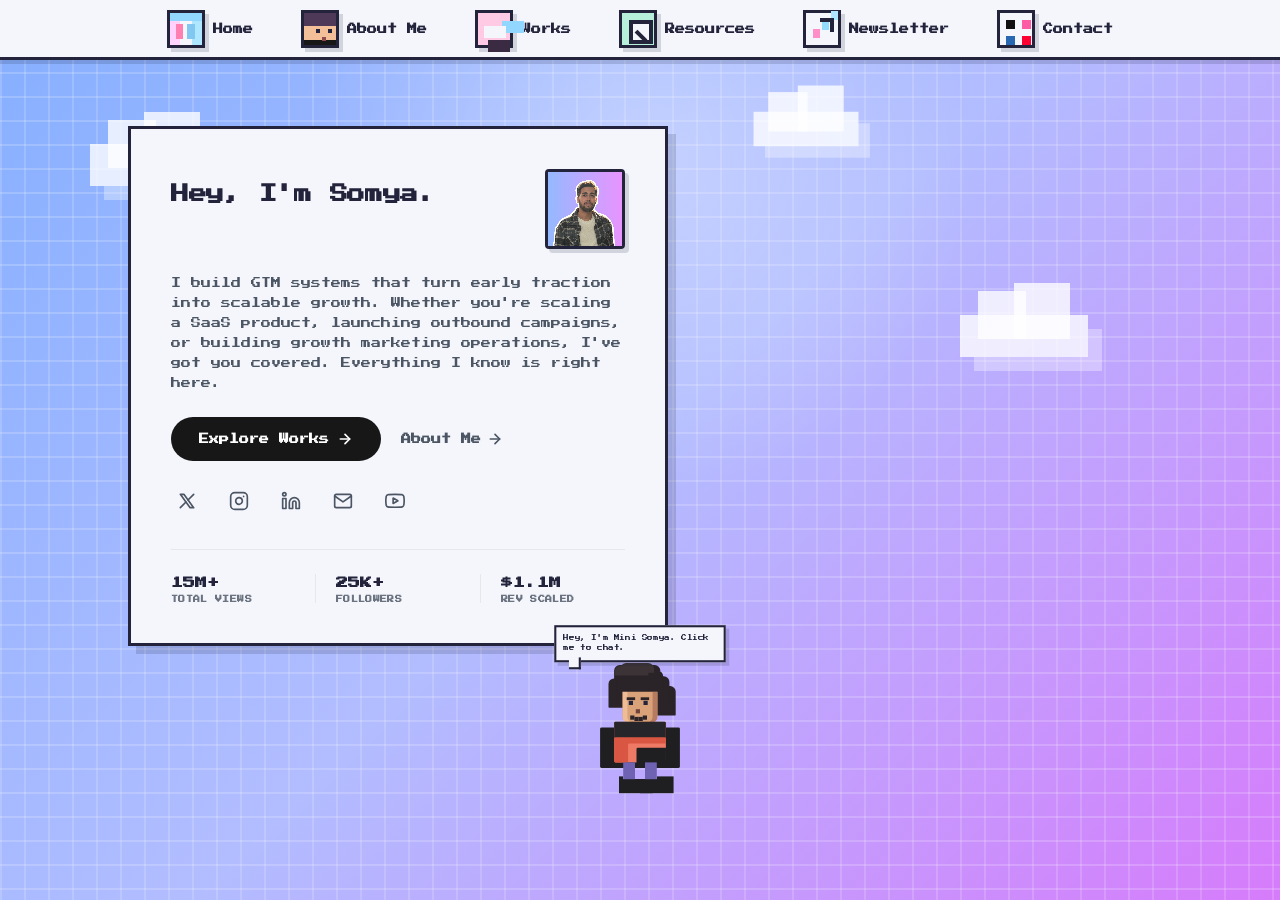
==== index.html @ cc05645f "Initial commit: Ready for launch" ====
<!DOCTYPE html>
<html lang="en">
<head>
  <meta charset="UTF-8">
  <meta name="viewport" content="width=device-width, initial-scale=1.0">
  <title>Somya Nayak</title>
  <link rel="icon" type="image/jpeg" href="/assets/somya-profile.jpg">
  <link rel="preconnect" href="https://fonts.googleapis.com">
  <link rel="preconnect" href="https://fonts.gstatic.com" crossorigin>
  <link href="https://fonts.googleapis.com/css2?family=Inter:wght@400;500;600;700;800&family=Press+Start+2P&display=swap" rel="stylesheet">
  <meta http-equiv="Cache-Control" content="no-cache, no-store, must-revalidate" />
  <meta http-equiv="Pragma" content="no-cache" />
  <meta http-equiv="Expires" content="0" />
  <link rel="stylesheet" href="styles.css?v=462">
</head>
<body>


  <main class="desktop" id="desktop">
    <div class="cloud cloud-one" aria-hidden="true"></div>
    <div class="cloud cloud-two" aria-hidden="true"></div>
    <div class="cloud cloud-three" aria-hidden="true"></div>
    <div class="bird bird-1" aria-hidden="true"></div>
    <div class="bird bird-2" aria-hidden="true"></div>
    <div class="bird bird-3" aria-hidden="true"></div>
    <div class="bird bird-4" aria-hidden="true"></div>
    <div class="bird bird-5" aria-hidden="true"></div>
    <div class="bird bird-6" aria-hidden="true"></div>


    <section class="sticky-note" aria-label="Portfolio tagline">
      <span class="pin"></span>
      <p>Full-stack marketer building GTM systems that turn early traction into scalable growth.</p>
    </section>

    <section class="hero-intro">
      <div class="hero-header">
        <h1 class="hero-title">Hey, I'm Somya.</h1>
        <img src="/assets/somya-profile.jpg" alt="Somya Nayak" class="hero-avatar">
      </div>
      <p class="hero-desc">I build GTM systems that turn early traction into scalable growth. Whether you're scaling a SaaS product, launching outbound campaigns, or building growth marketing operations, I've got you covered. Everything I know is right here.</p>
      
      <div class="hero-actions">
        <a class="hero-btn-primary" href="/work" style="text-decoration: none;">
          Explore Works
          <svg viewBox="0 0 24 24" width="16" height="16" stroke="currentColor" stroke-width="2.5" fill="none" stroke-linecap="round" stroke-linejoin="round"><line x1="5" y1="12" x2="19" y2="12"></line><polyline points="12 5 19 12 12 19"></polyline></svg>
        </a>
        <a class="hero-btn-link" href="/about" style="text-decoration: none;">
          About Me
          <svg viewBox="0 0 24 24" width="16" height="16" stroke="currentColor" stroke-width="2.5" fill="none" stroke-linecap="round" stroke-linejoin="round"><line x1="5" y1="12" x2="19" y2="12"></line><polyline points="12 5 19 12 12 19"></polyline></svg>
        </a>
      </div>

      <div class="hero-socials">
        <a href="https://x.com/thesomyanayak" target="_blank" rel="noreferrer" class="hero-social-link" aria-label="X">
          <svg viewBox="0 0 24 24" width="20" height="20" stroke="currentColor" stroke-width="2" fill="none" stroke-linecap="round" stroke-linejoin="round"><path d="M4 4l11.733 16h4.267l-11.733 -16z"/><path d="M4 20l6.768 -6.768m2.46 -2.46l6.772 -6.772"/></svg>
        </a>
        <a href="https://www.instagram.com/thesomyanayak/" target="_blank" rel="noreferrer" class="hero-social-link" aria-label="Instagram">
          <svg viewBox="0 0 24 24" width="20" height="20" stroke="currentColor" stroke-width="2" fill="none" stroke-linecap="round" stroke-linejoin="round"><rect x="2" y="2" width="20" height="20" rx="5" ry="5"></rect><path d="M16 11.37A4 4 0 1 1 12.63 8 4 4 0 0 1 16 11.37z"></path><line x1="17.5" y1="6.5" x2="17.51" y2="6.5"></line></svg>
        </a>
        <a href="https://www.linkedin.com/in/somyaranjannayak/" target="_blank" rel="noreferrer" class="hero-social-link" aria-label="LinkedIn">
          <svg viewBox="0 0 24 24" width="20" height="20" stroke="currentColor" stroke-width="2" fill="none" stroke-linecap="round" stroke-linejoin="round"><path d="M16 8a6 6 0 0 1 6 6v7h-4v-7a2 2 0 0 0-2-2 2 2 0 0 0-2 2v7h-4v-7a6 6 0 0 1 6-6z"></path><rect x="2" y="9" width="4" height="12"></rect><circle cx="4" cy="4" r="2"></circle></svg>
        </a>
        <a href="mailto:hello@somyanayak.com" class="hero-social-link" aria-label="Email">
          <svg viewBox="0 0 24 24" width="20" height="20" stroke="currentColor" stroke-width="2" fill="none" stroke-linecap="round" stroke-linejoin="round"><path d="M4 4h16c1.1 0 2 .9 2 2v12c0 1.1-.9 2-2 2H4c-1.1 0-2-.9-2-2V6c0-1.1.9-2 2-2z"></path><polyline points="22,6 12,13 2,6"></polyline></svg>
        </a>
        <a href="https://youtube.com/@thesomyanayak" target="_blank" rel="noreferrer" class="hero-social-link" aria-label="YouTube">
          <svg viewBox="0 0 24 24" width="20" height="20" stroke="currentColor" stroke-width="2" fill="none" stroke-linecap="round" stroke-linejoin="round"><path d="M22.54 6.42a2.78 2.78 0 0 0-1.94-2C18.88 4 12 4 12 4s-6.88 0-8.6.46a2.78 2.78 0 0 0-1.94 2A29 29 0 0 0 1 11.75a29 29 0 0 0 .46 5.33A2.78 2.78 0 0 0 3.4 19c1.72.46 8.6.46 8.6.46s6.88 0 8.6-.46a2.78 2.78 0 0 0 1.94-2 29 29 0 0 0 .46-5.25 29 29 0 0 0-.46-5.33z"></path><polygon points="9.75 15.02 15.5 11.75 9.75 8.48 9.75 15.02"></polygon></svg>
        </a>
      </div>

      <div class="hero-stats">
        <div class="hero-stat-col">
          <h3>15M+</h3>
          <span>TOTAL VIEWS</span>
        </div>
        <div class="hero-stat-col">
          <h3>25K+</h3>
          <span>FOLLOWERS</span>
        </div>
        <div class="hero-stat-col">
          <h3>$1.1M</h3>
          <span>REV SCALED</span>
        </div>
      </div>


    </section>

    <section class="desktop-icons" aria-label="Project icons">
      <a class="desktop-icon" href="/">
        <span class="pixel-icon icon-dashboard" aria-hidden="true"></span>
        <span>Home</span>
      </a>
      <a class="desktop-icon" href="/about">
        <span class="pixel-icon icon-profile" aria-hidden="true"></span>
        <span>About Me</span>
      </a>
      <a class="desktop-icon" href="/work">
        <span class="pixel-icon icon-megaphone" aria-hidden="true"></span>
        <span>Works</span>
      </a>
      <a class="desktop-icon" href="/resources">
        <span class="pixel-icon icon-seo" aria-hidden="true"></span>
        <span>Resources</span>
      </a>
      <a class="desktop-icon" href="/newsletter">
        <span class="pixel-icon icon-growth" aria-hidden="true"></span>
        <span>Newsletter</span>
      </a>
      <a class="desktop-icon" href="/contact">
        <span class="pixel-icon icon-socials" aria-hidden="true"></span>
        <span>Contact</span>
      </a>
    </section>

    <section class="windows" id="windows" aria-live="polite">


      <article class="window chat-window" id="chat" style="left: 54vw; top: 14vh;" aria-label="Chat with Mini Somya">
        <div class="window-titlebar">
          <div class="traffic"><button data-close></button><button></button><button></button></div>
          <span>Chat with Mini Somya</span>
        </div>
        <div class="window-body chat-body">
          <div class="chat-log" id="chatLog" aria-live="polite">
            <div class="chat-message bot">
              <span class="mini-avatar" aria-hidden="true"></span>
              <p>Hey, I'm Mini Somya. Ask me anything about Somya.</p>
            </div>
          </div>
          <form class="chat-form" id="chatForm">
            <label class="sr-only" for="chatInput">Ask Mini Somya a question</label>
            <input id="chatInput" name="question" type="text" autocomplete="off" placeholder="Ask about experience, skills, contact..." required>
            <button type="submit">Ask</button>
          </form>
          <div class="quick-asks" aria-label="Suggested questions">
            <button type="button" data-question="What does Somya do?">Role</button>
            <button type="button" data-question="Tell me about Somya's experience">Experience</button>
            <button type="button" data-question="What are Somya's skills?">Skills</button>
            <button type="button" data-question="What are Somya's biggest achievements?">Wins</button>
            <button type="button" data-question="Why should someone hire Somya?">Hire Fit</button>
            <button type="button" data-question="How can I contact Somya?">Contact</button>
          </div>
        </div>
      </article>

      <article class="window trash-window" id="trash" style="left: 31vw; top: 19vh;" aria-label="Rejected concepts">
        <div class="window-titlebar">
          <div class="traffic"><button data-close></button><button></button><button></button></div>
          <span>Rejected Concepts</span>
        </div>
        <div class="window-body">
          <h1>Not Quite Shipped</h1>
          <p>Secret archive: campaigns that were dramatic, dashboards that wanted a vacation, and ad hooks that needed one more coffee.</p>
          <ul>
            <li>Cold email subject lines with too much main-character energy.</li>
            <li>A PPC experiment named "final-final-v3".</li>
            <li>One spreadsheet that became a full operating system.</li>
          </ul>
        </div>
      </article>
    </section>

    <section class="pixel-girl pixel-somya" id="pixelSomya" aria-label="Pixel art character of Somya" role="button" tabindex="0">
      <div class="speech-bubble" id="speechBubble">Hey, I'm Mini Somya. Click me to chat.</div>
      <div class="hair"></div>
      <div class="face"></div>
      <div class="body"></div>
      <div class="legs"></div>
    </section>

  </main>

  <script src="script.js?v=453"></script>
</body>
</html>
---- styles.css ----
:root {
  --ink: #23233b;
  --line: #6472a6;
  --pink: #ffd3fb;
  --peach: #abc3ff;
  --lavender: #cad2ff;
  --mint: #aee7ff;
  --cream: #f4f6fc;
  --shadow: rgba(29, 33, 56, 0.16);
  cursor: url("data:image/svg+xml,%3Csvg xmlns='http://www.w3.org/2000/svg' width='32' height='32' viewBox='0 0 32 32'%3E%3Cpath fill='%23f4f6fc' stroke='%2323233b' stroke-width='2' d='M6 3h5v5h5v5h5v5h-5v-5H6z' shape-rendering='crispEdges'/%3E%3Cpath fill='%23ffd3fb' d='M9 6h2v2H9zm5 5h2v2h-2z'/%3E%3C/svg%3E") 6 6, auto;
}

* {
  box-sizing: border-box;
}

html,
body {
  width: 100%;
  min-height: 100%;
  margin: 0;
}

body {
  overflow: hidden;
  color: var(--ink);
  font-family: "Press Start 2P", system-ui, sans-serif;
  image-rendering: pixelated;
}

button {
  border: 0;
  color: inherit;
  font: inherit;
  cursor: inherit;
}

.sr-only {
  position: absolute;
  width: 1px;
  height: 1px;
  padding: 0;
  margin: -1px;
  overflow: hidden;
  clip: rect(0, 0, 0, 0);
  white-space: nowrap;
  border: 0;
}

.desktop {
  position: relative;
  width: 100vw;
  height: 100vh;
  overflow: hidden;
  background:
    linear-gradient(rgba(255, 255, 255, 0.18) 2px, transparent 2px),
    linear-gradient(90deg, rgba(255, 255, 255, 0.16) 2px, transparent 2px),
    linear-gradient(135deg, #85afff 0%, #b2bdff 50%, #d67bfb 100%);
  background-size: 24px 24px, 24px 24px, 100% 100%;
}

.desktop::after {
  content: "";
  position: absolute;
  inset: 0;
  pointer-events: none;
  background: radial-gradient(circle at 50% 18%, rgba(255, 255, 255, 0.35), transparent 34%);
}

.boot-screen {
  position: fixed;
  inset: 0;
  z-index: 999;
  display: grid;
  place-items: center;
  background: #3b2b42;
  transition: opacity 600ms steps(6), visibility 600ms steps(6);
}

.boot-screen.hidden {
  visibility: hidden;
  opacity: 0;
}

.boot-card {
  width: min(420px, calc(100vw - 36px));
  padding: 30px;
  border: 4px solid var(--cream);
  background: var(--pink);
  box-shadow: 10px 10px 0 #201525;
  text-align: center;
}

.boot-logo {
  display: grid;
  justify-content: center;
}

.boot-logo img {
  width: 96px;
  height: 96px;
  object-fit: cover;
  object-position: top center;
  border: 4px solid var(--ink);
  background: #8060b6;
  box-shadow: 7px 7px 0 rgba(32, 21, 37, 0.38);
  image-rendering: auto;
}

.boot-title,
.boot-status {
  margin: 22px 0;
  font-size: 13px;
  line-height: 1.8;
}

.boot-bar {
  height: 22px;
  border: 3px solid var(--ink);
  background: var(--cream);
  overflow: hidden;
}

.boot-bar span {
  display: block;
  width: 100%;
  height: 100%;
  background: repeating-linear-gradient(90deg, var(--mint) 0 12px, #74c8e8 12px 24px);
  animation: load 1800ms steps(12) both;
  transform-origin: left;
}

.menu-bar {
  position: relative;
  z-index: 20;
  display: flex;
  align-items: center;
  justify-content: space-between;
  height: 36px;
  padding: 0 14px;
  border-bottom: 3px solid rgba(59, 43, 66, 0.42);
  background: rgba(255, 247, 215, 0.78);
  box-shadow: 0 4px 0 rgba(255, 255, 255, 0.35);
  backdrop-filter: blur(8px);
  font-size: 10px;
}

.menu-left {
  display: flex;
  align-items: center;
  gap: 18px;
  min-width: 0;
}

.apple-button {
  width: 24px;
  height: 24px;
  padding: 0;
  background: transparent;
  color: #ff6fb2;
  text-shadow: 2px 2px 0 #fff;
}

.clock {
  white-space: nowrap;
}

.cloud {
  position: absolute;
  z-index: 1;
  width: 128px;
  height: 42px;
  background: rgba(255, 255, 255, 0.78);
  box-shadow: 14px 14px 0 rgba(255, 255, 255, 0.32);
  animation: drift 28s linear infinite;
}

.cloud::before,
.cloud::after {
  content: "";
  position: absolute;
  background: inherit;
}

.cloud::before {
  width: 48px;
  height: 48px;
  left: 18px;
  top: -24px;
}

.cloud::after {
  width: 56px;
  height: 56px;
  right: 18px;
  top: -32px;
}

.cloud-one {
  left: 7vw;
  top: 16vh;
}

.cloud-two {
  left: 58vw;
  top: 12vh;
  animation-duration: 35s;
  transform: scale(0.82);
}

.cloud-three {
  top: 35%;
  right: 15%;
  animation-duration: 40s;
  animation-delay: -10s;
}

/* Flying Birds */
.bird {
  position: absolute;
  width: 4px;
  height: 4px;
  background: var(--ink);
  z-index: 2;
  opacity: 0.4;
}

.bird-1 {
  top: 15%;
  left: -20px;
  animation: fly 25s linear infinite, flap 0.6s steps(2) infinite;
}

.bird-2 {
  top: 25%;
  left: -20px;
  animation: fly 35s linear infinite, flap 0.7s steps(2) infinite;
  animation-delay: 8s;
}

.bird-3 {
  top: 40%;
  left: -20px;
  animation: fly 30s linear infinite, flap 0.5s steps(2) infinite;
  animation-delay: 15s;
}

.bird-4 {
  top: 10%;
  left: -20px;
  animation: fly 28s linear infinite, flap 0.4s steps(2) infinite;
  animation-delay: 5s;
  transform: scale(0.6);
}

.bird-5 {
  top: 32%;
  left: -20px;
  animation: fly 38s linear infinite, flap 0.8s steps(2) infinite;
  animation-delay: 20s;
  transform: scale(0.8);
}

.bird-6 {
  top: 48%;
  left: -20px;
  animation: fly 22s linear infinite, flap 0.5s steps(2) infinite;
  animation-delay: 2s;
  transform: scale(0.5);
}

@keyframes fly {
  0% { left: -20px; transform: translateY(0); }
  25% { transform: translateY(-15px); }
  50% { transform: translateY(10px); }
  75% { transform: translateY(-5px); }
  100% { left: calc(100vw + 20px); transform: translateY(0); }
}

@keyframes flap {
  0% {
    box-shadow: 
      -4px -4px 0 var(--ink),
      4px -4px 0 var(--ink),
      -8px -8px 0 var(--ink),
      8px -8px 0 var(--ink);
  }
  50% {
    box-shadow: 
      -4px 4px 0 var(--ink),
      4px 4px 0 var(--ink),
      -8px 8px 0 var(--ink),
      8px 8px 0 var(--ink);
  }
}

.sticky-note {
  display: none;
}

.sticky-note p {
  margin: 0;
  font-size: 10px;
  line-height: 1.8;
}

.pin {
  position: absolute;
  top: 10px;
  left: calc(50% - 8px);
  width: 16px;
  height: 16px;
  background: #ff82bd;
  box-shadow: 3px 3px 0 #b95b8d;
}

.boot-bar {
  height: 22px;
  border: 3px solid var(--ink);
  background: var(--cream);
  overflow: hidden;
}

.boot-bar span {
  display: block;
  width: 100%;
  height: 100%;
  background: repeating-linear-gradient(90deg, var(--mint) 0 12px, #74c8e8 12px 24px);
  animation: load 1800ms steps(12) both;
  transform-origin: left;
}

.menu-bar {
  position: relative;
  z-index: 20;
  display: flex;
  align-items: center;
  justify-content: space-between;
  height: 36px;
  padding: 0 14px;
  border-bottom: 3px solid rgba(59, 43, 66, 0.42);
  background: rgba(255, 247, 215, 0.78);
  box-shadow: 0 4px 0 rgba(255, 255, 255, 0.35);
  backdrop-filter: blur(8px);
  font-size: 10px;
}

.menu-left {
  display: flex;
  align-items: center;
  gap: 18px;
  min-width: 0;
}

.apple-button {
  width: 24px;
  height: 24px;
  padding: 0;
  background: transparent;
  color: #ff6fb2;
  text-shadow: 2px 2px 0 #fff;
}

.clock {
  white-space: nowrap;
}

.cloud {
  position: absolute;
  z-index: 1;
  width: 128px;
  height: 42px;
  background: rgba(255, 255, 255, 0.78);
  box-shadow: 14px 14px 0 rgba(255, 255, 255, 0.32);
  animation: drift 28s linear infinite;
}

.cloud::before,
.cloud::after {
  content: "";
  position: absolute;
  background: inherit;
}

.cloud::before {
  width: 48px;
  height: 48px;
  left: 18px;
  top: -24px;
}

.cloud::after {
  width: 56px;
  height: 56px;
  right: 18px;
  top: -32px;
}

.cloud-one {
  left: 7vw;
  top: 16vh;
}

.cloud-two {
  left: 58vw;
  top: 12vh;
  animation-duration: 35s;
  transform: scale(0.82);
}

.cloud-three {
  top: 35%;
  right: 15%;
  animation-duration: 40s;
  animation-delay: -10s;
}

/* Flying Birds */
.bird {
  position: absolute;
  width: 4px;
  height: 4px;
  background: var(--ink);
  z-index: 2;
  opacity: 0.4;
}

.bird-1 {
  top: 15%;
  left: -20px;
  animation: fly 25s linear infinite, flap 0.6s steps(2) infinite;
}

.bird-2 {
  top: 25%;
  left: -20px;
  animation: fly 35s linear infinite, flap 0.7s steps(2) infinite;
  animation-delay: 8s;
}

.bird-3 {
  top: 40%;
  left: -20px;
  animation: fly 30s linear infinite, flap 0.5s steps(2) infinite;
  animation-delay: 15s;
}

.bird-4 {
  top: 10%;
  left: -20px;
  animation: fly 28s linear infinite, flap 0.4s steps(2) infinite;
  animation-delay: 5s;
  transform: scale(0.6);
}

.bird-5 {
  top: 32%;
  left: -20px;
  animation: fly 38s linear infinite, flap 0.8s steps(2) infinite;
  animation-delay: 20s;
  transform: scale(0.8);
}

.bird-6 {
  top: 48%;
  left: -20px;
  animation: fly 22s linear infinite, flap 0.5s steps(2) infinite;
  animation-delay: 2s;
  transform: scale(0.5);
}

@keyframes fly {
  0% { left: -20px; transform: translateY(0); }
  25% { transform: translateY(-15px); }
  50% { transform: translateY(10px); }
  75% { transform: translateY(-5px); }
  100% { left: calc(100vw + 20px); transform: translateY(0); }
}

@keyframes flap {
  0% {
    box-shadow: 
      -4px -4px 0 var(--ink),
      4px -4px 0 var(--ink),
      -8px -8px 0 var(--ink),
      8px -8px 0 var(--ink);
  }
  50% {
    box-shadow: 
      -4px 4px 0 var(--ink),
      4px 4px 0 var(--ink),
      -8px 8px 0 var(--ink),
      8px 8px 0 var(--ink);
  }
}

.sticky-note {
  display: none;
}

.sticky-note p {
  margin: 0;
  font-size: 10px;
  line-height: 1.8;
}

.pin {
  position: absolute;
  top: 10px;
  left: calc(50% - 8px);
  width: 16px;
  height: 16px;
  background: #ff82bd;
  box-shadow: 3px 3px 0 #b95b8d;
}

.desktop-icons {
  position: fixed;
  z-index: 50;
  top: 0;
  left: 0;
  width: 100%;
  height: 60px;
  display: flex;
  flex-direction: row;
  align-items: center;
  justify-content: center;
  gap: 32px;
  background: var(--cream);
  border-bottom: 3px solid var(--ink);
  box-shadow: 0 4px 0 var(--shadow);
}

.desktop-icon {
  display: flex;
  flex-direction: row;
  align-items: center;
  gap: 8px;
  color: var(--ink);
  font-size: 10px;
  font-weight: 600;
  text-align: left;
  text-decoration: none;
  padding: 4px 8px;
  transition: transform 100ms ease;
  cursor: pointer;
}

.desktop-icon:hover,
.desktop-icon:focus-visible {
  outline: 3px solid rgba(255, 255, 255, 0.82);
  background: rgba(255, 255, 255, 0.28);
}

.pixel-icon {
  display: inline-block;
  width: 38px;
  height: 38px;
  border: 3px solid var(--ink);
  background: var(--cream);
  box-shadow: 4px 4px 0 var(--shadow);
  position: relative;
}

.icon-dashboard {
  background:
    linear-gradient(#91d7ff 0 8px, transparent 8px),
    linear-gradient(90deg, var(--pink) 0 10px, var(--cream) 10px 22px, var(--mint) 22px);
}

.icon-dashboard::after {
  content: "";
  position: absolute;
  left: 6px;
  right: 6px;
  bottom: 6px;
  height: 15px;
  background: linear-gradient(90deg, #ff7fb0 0 7px, transparent 7px 11px, #80c8ef 11px 19px, transparent 19px 23px, #8fd5ae 23px);
}

.icon-profile {
  background: linear-gradient(#4e3a58 0 13px, #f3bf98 13px 27px, #171717 27px);
}

.icon-profile::before {
  content: "";
  position: absolute;
  left: 12px;
  top: 16px;
  width: 4px;
  height: 4px;
  background: var(--ink);
  box-shadow: 12px 0 0 var(--ink), 6px 8px 0 #8d4b4d;
}

.icon-rocket {
  background: var(--lavender);
}

.icon-rocket::before {
  content: "";
  position: absolute;
  left: 12px;
  top: 5px;
  width: 12px;
  height: 24px;
  background: var(--cream);
  box-shadow: inset 0 -8px 0 #ff7fb0, -7px 18px 0 #91d7ff, 7px 18px 0 #91d7ff;
}

.icon-growth {
  background: var(--cream);
}

.icon-growth::before {
  content: "";
  position: absolute;
  left: 7px;
  bottom: 7px;
  width: 7px;
  height: 9px;
  background: #ff8fc6;
  box-shadow: 9px -8px 0 #92dcff, 18px -18px 0 var(--mint);
}

.icon-growth::after {
  content: "";
  position: absolute;
  right: 4px;
  top: 5px;
  width: 10px;
  height: 10px;
  border-top: 4px solid var(--ink);
  border-right: 4px solid var(--ink);
}

.icon-megaphone {
  background: #ffcae4;
}

.icon-megaphone::before {
  content: "";
  position: absolute;
  left: 6px;
  top: 13px;
  width: 22px;
  height: 12px;
  background: var(--cream);
  box-shadow: 18px -5px 0 #91d7ff, 4px 14px 0 #3b2b42;
}

.icon-seo {
  background: #b7f0da;
}

.icon-seo::before {
  content: "";
  position: absolute;
  left: 7px;
  top: 7px;
  width: 16px;
  height: 16px;
  border: 4px solid var(--ink);
  background: var(--cream);
}

.icon-seo::after {
  content: "";
  position: absolute;
  right: 6px;
  bottom: 7px;
  width: 14px;
  height: 4px;
  background: var(--ink);
  transform: rotate(45deg);
}

.icon-contact {
  background: var(--cream);
}

.icon-contact::before {
  content: "";
  position: absolute;
  inset: 8px 5px;
  background:
    linear-gradient(135deg, transparent 0 12px, #ff8fc6 12px 16px, transparent 16px),
    linear-gradient(#91d7ff 0 7px, var(--cream) 7px);
  border: 3px solid var(--ink);
}

.icon-socials {
  background: var(--cream);
}

.icon-socials::before {
  content: "";
  position: absolute;
  left: 6px;
  top: 7px;
  width: 9px;
  height: 9px;
  background: #111;
  box-shadow: 16px 0 0 #ff5aa5, 0 16px 0 #2867b2, 16px 16px 0 #ff0033;
}

.icon-chat {
  background: var(--lavender);
}

.icon-chat::before {
  content: "";
  position: absolute;
  left: 6px;
  top: 8px;
  width: 23px;
  height: 17px;
  border: 3px solid var(--ink);
  background: var(--cream);
  box-shadow: 7px 12px 0 -4px var(--cream), 7px 12px 0 -1px var(--ink);
}

.icon-chat::after {
  content: "";
  position: absolute;
  left: 13px;
  top: 16px;
  width: 4px;
  height: 4px;
  background: #ff7fb0;
  box-shadow: 7px 0 0 #92dcff, 14px 0 0 var(--mint);
}

.icon-palette {
  border-radius: 0;
  background: var(--cream);
}

.icon-palette::before {
  content: "";
  position: absolute;
  inset: 6px;
  background:
    radial-gradient(circle at 20% 25%, #ff79b0 0 4px, transparent 5px),
    radial-gradient(circle at 72% 24%, #8ed7ff 0 4px, transparent 5px),
    radial-gradient(circle at 34% 72%, var(--mint) 0 4px, transparent 5px),
    radial-gradient(circle at 70% 70%, #ffd86f 0 4px, transparent 5px);
}

.icon-game {
  background: #b7f0da;
}

.icon-game::before {
  content: "";
  position: absolute;
  left: 7px;
  top: 13px;
  width: 20px;
  height: 8px;
  background: var(--ink);
  box-shadow: 0 -8px 0 var(--cream), 0 8px 0 #ff87bd;
}

.icon-trash {
  background: linear-gradient(#c9d1d8 0 8px, #edf3f4 8px);
}

.icon-trash::before {
  content: "";
  position: absolute;
  left: -5px;
  top: -8px;
  width: 42px;
  height: 8px;
  border: 3px solid var(--ink);
  background: #edf3f4;
}

.window {
  position: absolute;
  z-index: 10;
  display: none;
  width: min(470px, calc(100vw - 32px));
  min-height: 270px;
  border: 4px solid var(--ink);
  background: #fffaf0;
  box-shadow: 10px 10px 0 var(--shadow);
}

.window.open {
  display: block;
}

.window-titlebar {
  display: flex;
  align-items: center;
  gap: 12px;
  height: 34px;
  padding: 0 10px;
  border-bottom: 4px solid var(--ink);
  background: linear-gradient(90deg, var(--pink), var(--lavender));
  font-size: 9px;
  user-select: none;
}

.traffic {
  display: flex;
  gap: 6px;
}

.traffic button {
  width: 13px;
  height: 13px;
  padding: 0;
  border: 2px solid var(--ink);
  background: #ff6f9f;
}

.traffic button:nth-child(2) {
  background: #ffd76d;
}

.traffic button:nth-child(3) {
  background: #8adcae;
}

.window-body {
  padding: 22px;
  max-height: calc(100vh - 100px);
  overflow-y: auto;
}

.window-body h1 {
  margin: 0 0 14px;
  font-size: 14px;
  line-height: 1.6;
}

.window-body p,
.window-body li,
.project-grid span,
.project-grid a,
.timeline-list span,
.timeline-list em,
.skill-cloud span {
  font-size: 9px;
  line-height: 1.9;
}

.window-body a {
  color: #6347a7;
  text-decoration: none;
}

.window-body a:hover,
.window-body a:focus-visible {
  background: var(--peach);
  outline: 2px solid var(--pink);
}

.profile-window {
  width: min(560px, calc(100vw - 32px));
}

.profile-card {
  display: grid;
  grid-template-columns: 132px 1fr;
  gap: 18px;
  align-items: center;
}

.profile-card img {
  width: 132px;
  aspect-ratio: 1;
  object-fit: cover;
  border: 4px solid var(--ink);
  background: #8060b6;
  box-shadow: 7px 7px 0 var(--shadow);
  image-rendering: auto;
}

.role-line {
  color: #7b4fa5;
}

.socials-window {
  width: min(680px, calc(100vw - 32px));
}

.chat-window {
  width: min(520px, calc(100vw - 32px));
}

.chat-body {
  display: grid;
  gap: 12px;
}

.chat-log {
  display: grid;
  align-content: start;
  gap: 10px;
  height: 260px;
  overflow: auto;
  padding: 12px;
  border: 3px solid var(--ink);
  background:
    linear-gradient(rgba(255, 255, 255, 0.42) 1px, transparent 1px),
    linear-gradient(90deg, rgba(255, 255, 255, 0.42) 1px, transparent 1px),
    var(--cream);
  background-size: 12px 12px;
}

.chat-message {
  display: grid;
  grid-template-columns: 34px minmax(0, 1fr);
  gap: 8px;
  align-items: start;
}

.chat-message.user {
  grid-template-columns: minmax(0, 1fr);
  justify-items: end;
}

.chat-message p {
  max-width: 100%;
  margin: 0;
  padding: 10px;
  border: 2px solid var(--line);
  background: #f1fff7;
  font-size: 8px;
  line-height: 1.8;
}

.chat-message.user p {
  background: var(--pink);
}

.mini-avatar {
  position: relative;
  display: block;
  width: 32px;
  height: 36px;
  border: 2px solid var(--ink);
  background: linear-gradient(#282326 0 10px, #d9a279 10px 24px, #1f1f22 24px);
}

.mini-avatar::before {
  content: "";
  position: absolute;
  left: 8px;
  top: 14px;
  width: 3px;
  height: 3px;
  background: var(--ink);
  box-shadow: 11px 0 0 var(--ink), 5px 8px 0 #2a2327, 10px 8px 0 #2a2327;
}

.chat-form {
  display: grid;
  grid-template-columns: 1fr auto;
  gap: 8px;
}

.chat-form input {
  min-width: 0;
  padding: 12px;
  border: 3px solid var(--ink);
  background: var(--cream);
  color: var(--ink);
  font: inherit;
  font-size: 8px;
  line-height: 1.5;
  cursor: text;
}

.chat-form button,
.quick-asks button {
  padding: 10px 12px;
  border: 3px solid var(--ink);
  background: var(--mint);
  box-shadow: 4px 4px 0 var(--shadow);
  font-size: 8px;
}

.quick-asks {
  display: flex;
  flex-wrap: wrap;
  gap: 8px;
}

.quick-asks button {
  background: var(--cream);
}

.social-grid {
  display: grid;
  grid-template-columns: repeat(5, minmax(86px, 1fr));
  gap: 12px;
  margin: 18px 0;
}

.social-tile {
  display: grid;
  justify-items: center;
  gap: 9px;
  min-height: 104px;
  padding: 12px 8px;
  border: 3px solid var(--ink);
  background: var(--cream);
  box-shadow: 5px 5px 0 var(--shadow);
}

.social-tile b {
  color: var(--ink);
  font-size: 7px;
  line-height: 1.4;
  text-align: center;
}

.social-logo {
  position: relative;
  display: block;
  width: 42px;
  height: 42px;
  border: 3px solid var(--ink);
  background: #fff;
}

.logo-x {
  background: #111;
}

.logo-x::before,
.logo-x::after {
  content: "";
  position: absolute;
  left: 18px;
  top: 4px;
  width: 5px;
  height: 28px;
  background: #fff;
}

.logo-x::before {
  transform: rotate(45deg);
}

.logo-x::after {
  transform: rotate(-45deg);
}

.logo-instagram {
  background: linear-gradient(135deg, #ffd15d, #ff5aa5 48%, #845ec2);
}

.logo-instagram::before {
  content: "";
  position: absolute;
  inset: 8px;
  border: 4px solid #fff;
}

.logo-instagram::after {
  content: "";
  position: absolute;
  right: 8px;
  top: 8px;
  width: 5px;
  height: 5px;
  background: #fff;
  box-shadow: -10px 10px 0 4px transparent, -10px 10px 0 0 #fff;
}

.logo-linkedin {
  background: #2867b2;
}

.logo-linkedin::before {
  content: "in";
  position: absolute;
  left: 6px;
  bottom: 3px;
  color: #fff;
  font-size: 20px;
  line-height: 1;
  letter-spacing: 0;
}

.logo-youtube {
  background: #ff0033;
}

.logo-youtube::before {
  content: "";
  position: absolute;
  left: 15px;
  top: 12px;
  width: 0;
  height: 0;
  border-top: 8px solid transparent;
  border-bottom: 8px solid transparent;
  border-left: 14px solid #fff;
}

.logo-email {
  background: #7ec8ef;
}

.logo-email::before {
  content: "";
  position: absolute;
  left: 5px;
  top: 9px;
  width: 26px;
  height: 20px;
  border: 3px solid #fff;
  background: var(--cream);
}

.logo-email::after {
  content: "";
  position: absolute;
  left: 9px;
  top: 12px;
  width: 18px;
  height: 18px;
  border-left: 4px solid #ff5aa5;
  border-bottom: 4px solid #ff5aa5;
  transform: rotate(-45deg);
}

.project-grid {
  display: grid;
  gap: 8px;
  margin: 18px 0;
}

.project-grid span {
  padding: 8px;
  border: 2px solid var(--line);
  background: #f1fff7;
}

.pixel-chart {
  display: flex;
  align-items: flex-end;
  gap: 8px;
  height: 78px;
  padding: 12px;
  border: 3px solid var(--ink);
  background: var(--cream);
}

.pixel-chart i {
  display: block;
  width: 38px;
  background: #ff8fc6;
}

.pixel-chart i:nth-child(1) { height: 28px; }
.pixel-chart i:nth-child(2) { height: 44px; background: #92dcff; }
.pixel-chart i:nth-child(3) { height: 58px; background: var(--mint); }
.pixel-chart i:nth-child(4) { height: 36px; background: #ffd76d; }
.pixel-chart i:nth-child(5) { height: 64px; }

.mini-kpi {
  display: grid;
  grid-template-columns: 1fr 1fr;
  align-items: end;
  gap: 12px;
  min-height: 116px;
  margin-top: 18px;
  padding: 14px;
  border: 3px solid var(--ink);
  background: var(--cream);
}

.mini-kpi span,
.mini-kpi b {
  display: grid;
  place-items: center;
  min-height: 52px;
  border: 3px solid var(--ink);
  background: #ffcae4;
  font-size: 13px;
}

.mini-kpi b {
  min-height: 92px;
  background: var(--mint);
}

.mini-kpi i {
  grid-column: 1 / -1;
  font-size: 9px;
  font-style: normal;
  text-align: center;
}

.timeline-list {
  display: grid;
  gap: 12px;
  padding: 0;
  list-style: none;
}

.timeline-list li {
  padding: 10px;
  border: 2px solid var(--line);
  background: #f1fff7;
}

.timeline-list b,
.timeline-list span,
.timeline-list em {
  display: block;
}

.timeline-list b {
  font-size: 9px;
  line-height: 1.8;
}

.timeline-list span {
  color: #7b4fa5;
}

.timeline-list em {
  font-style: normal;
}

.skill-cloud {
  display: flex;
  flex-wrap: wrap;
  gap: 8px;
  margin-top: 18px;
}

.skill-cloud span {
  padding: 8px;
  border: 2px solid var(--line);
  background: var(--peach);
}

.results-window {
  width: min(690px, calc(100vw - 32px));
}

.results-grid {
  display: grid;
  grid-template-columns: repeat(2, minmax(0, 1fr));
  gap: 16px;
  margin-top: 24px;
}

.results-grid article {
  padding: 20px 24px;
  border: 3px solid #6b6299;
  background: #f1fbf5;
  box-shadow: 4px 4px 0 #d9dce6;
}

.results-grid b {
  display: block;
  margin-bottom: 12px;
  color: #6b6299;
  font-size: 20px;
  font-weight: 700;
  line-height: 1.2;
}

.results-grid span {
  display: block;
  font-size: 11px;
  font-weight: 500;
  color: #334155;
  line-height: 1.6;
}

.swatches {
  display: grid;
  grid-template-columns: repeat(4, 1fr);
  gap: 10px;
  margin-top: 18px;
}

.swatches span {
  height: 86px;
  border: 3px solid var(--ink);
}

.swatches span:nth-child(1) { background: var(--pink); }
.swatches span:nth-child(2) { background: var(--peach); }
.swatches span:nth-child(3) { background: var(--mint); }
.swatches span:nth-child(4) { background: var(--lavender); }

.mini-scene {
  height: 150px;
  margin-top: 20px;
  border: 3px solid var(--ink);
  background: linear-gradient(#aee9ff 0 58%, #b7efce 58%);
  position: relative;
  overflow: hidden;
}

.sun {
  position: absolute;
  top: 18px;
  right: 34px;
  width: 32px;
  height: 32px;
  background: #ffd76d;
  box-shadow: 0 0 0 7px rgba(255, 215, 109, 0.36);
}

.hill {
  position: absolute;
  left: 40px;
  bottom: 0;
  width: 170px;
  height: 72px;
  background: #82d7a2;
  clip-path: polygon(0 100%, 45% 0, 100% 100%);
}

.spark {
  position: absolute;
  width: 10px;
  height: 10px;
  background: var(--cream);
  animation: blink 900ms steps(2) infinite;
}

.spark.one { top: 42px; left: 58px; }
.spark.two { top: 76px; right: 112px; animation-delay: 300ms; }

.pixel-girl {
  position: absolute;
  z-index: 8;
  left: 50%;
  bottom: 94px;
  width: 104px;
  height: 160px;
  transform: translateX(-50%) scale(0.7);
  animation: stroll 5200ms steps(6) infinite;
  outline: none;
  touch-action: none;
}

.pixel-girl div {
  position: absolute;
  left: 50%;
  transform: translateX(-50%);
}

.pixel-girl.dragging {
  animation: none;
}

.avatar-dismiss {
  position: absolute;
  top: -10px;
  right: -30px;
  width: 28px;
  height: 28px;
  border: 3px solid var(--ink);
  background: var(--pink);
  color: var(--ink);
  font-weight: 900;
  font-size: 16px;
  display: flex;
  align-items: center;
  justify-content: center;
  cursor: pointer;
  z-index: 10;
  box-shadow: 2px 2px 0 var(--shadow);
  padding: 0;
  line-height: 1;
  transition: transform 100ms ease;
}

.avatar-dismiss:hover {
  background: #ff5aa5;
  transform: scale(1.1);
}

.speech-bubble {
  position: absolute;
  left: 66px;
  top: -64px;
  z-index: 4;
  transform: none;
  display: none;
  width: 245px;
  padding: 10px;
  border: 3px solid var(--ink);
  background: var(--cream);
  box-shadow: 5px 5px 0 var(--shadow);
  font-size: 8px;
  line-height: 1.7;
}

.speech-bubble::after {
  content: "";
  position: absolute;
  left: 18px;
  bottom: -13px;
  width: 14px;
  height: 14px;
  border-right: 3px solid var(--ink);
  border-bottom: 3px solid var(--ink);
  background: var(--cream);
}

.pixel-girl.talking .speech-bubble {
  display: block;
}

.hair {
  top: 1px;
  width: 66px;
  height: 42px;
  border-radius: 8px 8px 1px 1px;
  background: #2a2327;
  box-shadow: -12px 11px 0 #2a2327, 9px 8px 0 #2a2327, 18px 22px 0 #2a2327, -4px -8px 0 #2a2327;
}

.hair::before {
  content: "";
  position: absolute;
  left: -3px;
  top: -7px;
  width: 48px;
  height: 14px;
  border-radius: 8px 8px 0 0;
  background: #3b3336;
  box-shadow: 8px -4px 0 #3b3336;
}

.face {
  top: 31px;
  width: 50px;
  height: 44px;
  border-radius: 0 0 8px 8px;
  background: #d9a279;
  box-shadow: inset 7px 0 0 #efbd95, inset -7px 0 0 #b77b61, 0 31px 0 -12px #2a2327;
}

.face::before {
  content: "";
  position: absolute;
  left: 9px;
  top: 13px;
  width: 6px;
  height: 6px;
  background: var(--ink);
  box-shadow: 21px 0 0 var(--ink), 10px 12px 0 #70423a, 2px 21px 0 #2a2327, 8px 23px 0 #2a2327, 14px 23px 0 #2a2327, 20px 21px 0 #2a2327;
}

.face::after {
  content: "";
  position: absolute;
  left: 6px;
  top: 8px;
  width: 12px;
  height: 4px;
  background: #2a2327;
  box-shadow: 20px 0 0 #2a2327;
}

.body {
  top: 74px;
  width: 74px;
  height: 58px;
  border-radius: 2px;
  background: #1f1f22;
  box-shadow: inset 0 22px 0 #26262a, inset 20px 31px 0 #d95643, inset 32px 37px 0 #ee7964, -20px 8px 0 #1f1f22, 20px 8px 0 #1f1f22;
}

.legs {
  top: 132px;
  width: 48px;
  height: 24px;
  background: linear-gradient(90deg, #6f62b3 0 17px, transparent 17px 31px, #6f62b3 31px);
  box-shadow: -6px 20px 0 #1f1f22, 24px 20px 0 #1f1f22;
}



@keyframes load {
  from { transform: scaleX(0); }
  to { transform: scaleX(1); }
}

@keyframes drift {
  0% { margin-left: -12vw; }
  100% { margin-left: 22vw; }
}

@keyframes blink {
  50% { opacity: 0; }
}

@keyframes idle {
  0% { transform: translateX(-50%) translateY(0) scale(0.7); }
  50% { transform: translateX(-50%) translateY(3px) scale(0.7); }
  100% { transform: translateX(-50%) translateY(0) scale(0.7); }
}

@keyframes stroll {
  0% { transform: translateX(-50%) translateY(0) scale(0.7); }
  18% { transform: translateX(calc(-50% - 18px)) translateY(3px) scale(0.7); }
  36% { transform: translateX(calc(-50% - 30px)) translateY(0) scale(0.7); }
  58% { transform: translateX(calc(-50% + 18px)) translateY(3px) scale(0.7); }
  78% { transform: translateX(calc(-50% + 30px)) translateY(0) scale(0.7); }
  100% { transform: translateX(-50%) translateY(0) scale(0.7); }
}


/* Hero Introduction Styling */
.hero-intro {
  position: absolute;
  left: max(20px, 10vw);
  top: max(84px, 14vh);
  width: min(540px, 90vw);
  z-index: 5;
  background: var(--cream);
  border: 3px solid var(--ink);
  box-shadow: 8px 8px 0 var(--shadow);
  padding: 40px;
  display: flex;
  flex-direction: column;
  gap: 24px;
  box-sizing: border-box;
  max-height: 85vh;
  overflow-y: auto;
}

.hero-header {
  display: flex;
  justify-content: space-between;
  align-items: flex-start;
  gap: 16px;
}

.hero-avatar {
  width: 80px;
  height: 80px;
  border-radius: 4px;
  border: 3px solid var(--ink);
  object-fit: cover;
  box-shadow: 4px 4px 0 var(--shadow);
  flex-shrink: 0;
}

.hero-title {
  font-size: 18px;
  font-weight: 800;
  color: var(--ink);
  letter-spacing: -0.02em;
  line-height: 1.5;
  margin: 0;
  margin-top: 12px;
}

.hero-desc {
  font-size: 10px;
  font-weight: 400;
  color: #4b5563;
  line-height: 2;
  margin: 0;
}

.hero-actions {
  display: flex;
  align-items: center;
  gap: 20px;
  flex-wrap: wrap;
}

.hero-btn-primary {
  background: #171717;
  color: #ffffff;
  font-size: 10px;
  font-weight: 600;
  padding: 14px 28px;
  border-radius: 9999px;
  display: inline-flex;
  align-items: center;
  gap: 8px;
  border: none;
  cursor: pointer;
  transition: all 150ms ease;
}

.hero-btn-primary svg {
  transition: transform 150ms ease;
}

.hero-btn-primary:hover {
  background: var(--pink);
  color: var(--ink);
}

.hero-btn-primary:hover svg {
  transform: translateX(3px);
}

.hero-btn-primary:active {
  transform: scale(0.97);
}

.hero-btn-link {
  color: #4b5563;
  font-size: 10px;
  font-weight: 600;
  text-decoration: none;
  display: inline-flex;
  align-items: center;
  gap: 6px;
  cursor: pointer;
  background: none;
  border: none;
  padding: 0;
  transition: color 150ms ease;
}

.hero-btn-link svg {
  transition: transform 150ms ease;
}

.hero-btn-link:hover {
  color: #111827;
}

.hero-btn-link:hover svg {
  transform: translateX(3px);
}

.hero-socials {
  display: flex;
  gap: 20px;
  align-items: center;
}

.hero-social-link {
  display: inline-flex;
  align-items: center;
  justify-content: center;
  width: 32px;
  height: 32px;
  color: #4b5563;
  transition: all 150ms ease;
  text-decoration: none;
}

.hero-social-link:hover {
  color: var(--ink);
  transform: translateY(-2px);
}

.hero-stats {
  display: flex;
  align-items: center;
  border-top: 1px solid #e5e7eb;
  padding-top: 24px;
  margin-top: 8px;
}

.hero-stat-col {
  flex: 1;
  display: flex;
  flex-direction: column;
  gap: 4px;
}

.hero-stat-col:not(:last-child) {
  border-right: 1px solid #e5e7eb;
  padding-right: 20px;
}

.hero-stat-col:not(:first-child) {
  padding-left: 20px;
}

.hero-stat-col h3 {
  font-size: 12px;
  font-weight: 800;
  color: var(--ink);
  margin: 0;
  line-height: 1.5;
}

.hero-stat-col span {
  font-size: 7px;
  font-weight: 600;
  color: #6b7280;
  text-transform: uppercase;
  letter-spacing: 0.05em;
  margin: 0;
}

@media (max-width: 760px) {
  .hero-intro {
    left: 16px !important;
    top: 84px !important;
    width: calc(100vw - 32px) !important;
    padding: 24px;
    gap: 16px;
    box-shadow: 4px 4px 0 var(--shadow);
  }

  .hero-header {
    flex-direction: column-reverse;
    align-items: center;
    gap: 12px;
  }

  .hero-avatar {
    width: 64px;
    height: 64px;
    margin-bottom: 8px;
  }

  .hero-title {
    font-size: 24px;
    margin-top: 0;
    text-align: center;
  }

  .hero-actions {
    flex-direction: column;
    align-items: stretch;
  }

  .hero-btn-primary, .hero-btn-link {
    width: 100%;
    justify-content: center;
  }

  .hero-stats {
    flex-direction: column;
    align-items: stretch;
    gap: 12px;
  }

  .hero-stat-col:not(:last-child) {
    border-right: none;
    border-bottom: 1px solid #e5e7eb;
    padding-right: 0;
    padding-bottom: 12px;
  }

  .hero-stat-col:not(:first-child) {
    padding-left: 0;
  }

  .menu-left span:not(:first-of-type) {
    display: none;
  }

  .sticky-note {
    display: none; /* Hide sticky note on mobile to prevent clutter */
  }

  .desktop-icons {
    top: 0 !important;
    bottom: auto !important;
    left: 0 !important;
    transform: none;
    justify-content: flex-start;
    padding: 0 16px;
    overflow-x: auto;
    white-space: nowrap;
    -webkit-overflow-scrolling: touch;
    width: 100%;
    gap: 20px;
  }

  .desktop-icon {
    width: auto;
    font-size: 9px;
    flex-shrink: 0;
  }

  .window {
    width: calc(100vw - 32px);
    max-height: calc(100vh - 160px);
    overflow: auto;
  }

  .window:nth-of-type(1) { left: 16px !important; top: 80px !important; }
  .window:nth-of-type(2) { left: 24px !important; top: 100px !important; z-index: 11; }
  .window:nth-of-type(3) { left: 32px !important; top: 120px !important; z-index: 12; }
  .window:nth-of-type(4) { left: 40px !important; top: 140px !important; z-index: 13; }

  .window-body h1 {
    font-size: 11px;
  }

  .window-body p,
  .window-body li,
  .project-grid span,
  .chat-message p {
    font-size: 8px;
  }

  .social-grid {
    grid-template-columns: repeat(2, 1fr);
  }

  .results-grid {
    grid-template-columns: 1fr;
  }

  .pixel-girl {
    bottom: 86px;
    transform: translateX(-50%) scale(0.82);
  }

  .speech-bubble {
    left: -60px;
    top: -86px;
    width: 172px;
  }

  .chat-form {
    grid-template-columns: 1fr;
  }





  .hero-stat-col h3 {
    font-size: 18px;
  }

  .hero-stat-col span {
    font-size: 7px;
    line-height: 1.2;
  }
}

@media (min-width: 761px) and (max-width: 1024px) {
  .hero-intro {
    width: min(540px, 85vw);
  }
  .desktop-icons {
    gap: 24px;
  }
}
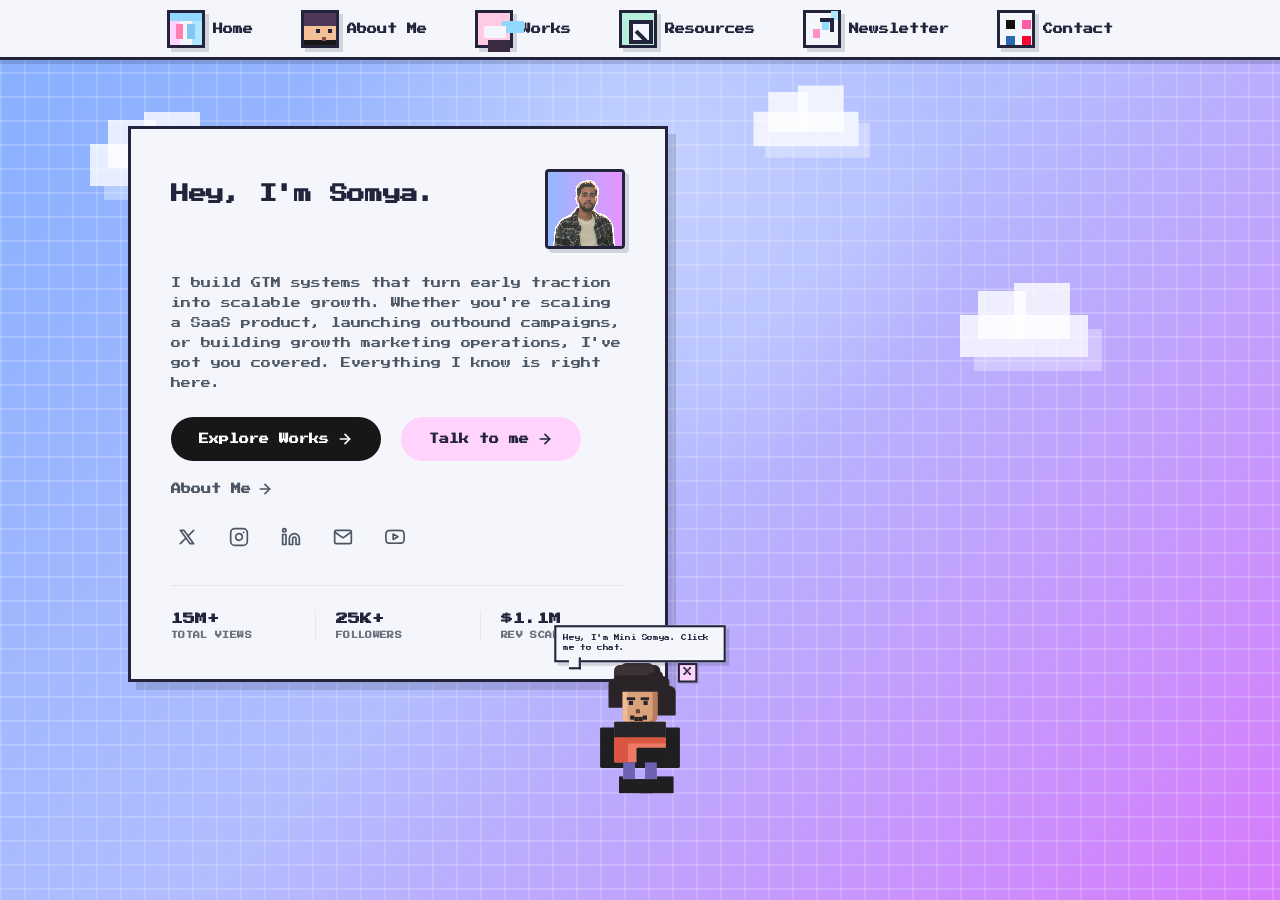
==== commit d054ef91: "UI fixes: Add Topmate links and fix avatar visibility across subpages" ====
--- a/index.html
+++ b/index.html
@@ -1,6 +1,16 @@
 <!DOCTYPE html>
 <html lang="en">
 <head>
+  <!-- Google tag (gtag.js) -->
+  <script async src="https://www.googletagmanager.com/gtag/js?id=G-T9X21WVYJD"></script>
+  <script>
+    window.dataLayer = window.dataLayer || [];
+    function gtag(){dataLayer.push(arguments);}
+    gtag('js', new Date());
+
+    gtag('config', 'G-T9X21WVYJD');
+  </script>
+
   <meta charset="UTF-8">
   <meta name="viewport" content="width=device-width, initial-scale=1.0">
   <title>Somya Nayak</title>
@@ -43,6 +53,10 @@
       <div class="hero-actions">
         <a class="hero-btn-primary" href="/work" style="text-decoration: none;">
           Explore Works
+          <svg viewBox="0 0 24 24" width="16" height="16" stroke="currentColor" stroke-width="2.5" fill="none" stroke-linecap="round" stroke-linejoin="round"><line x1="5" y1="12" x2="19" y2="12"></line><polyline points="12 5 19 12 12 19"></polyline></svg>
+        </a>
+        <a class="hero-btn-primary" href="https://topmate.io/thesomyanayak" target="_blank" style="text-decoration: none; background: var(--pink); color: var(--ink);">
+          Talk to me
           <svg viewBox="0 0 24 24" width="16" height="16" stroke="currentColor" stroke-width="2.5" fill="none" stroke-linecap="round" stroke-linejoin="round"><line x1="5" y1="12" x2="19" y2="12"></line><polyline points="12 5 19 12 12 19"></polyline></svg>
         </a>
         <a class="hero-btn-link" href="/about" style="text-decoration: none;">
@@ -135,11 +149,12 @@
             <button type="submit">Ask</button>
           </form>
           <div class="quick-asks" aria-label="Suggested questions">
-            <button type="button" data-question="What does Somya do?">Role</button>
-            <button type="button" data-question="Tell me about Somya's experience">Experience</button>
-            <button type="button" data-question="What are Somya's skills?">Skills</button>
-            <button type="button" data-question="What are Somya's biggest achievements?">Wins</button>
-            <button type="button" data-question="Why should someone hire Somya?">Hire Fit</button>
+            <button type="button" data-question="Can you summarize your marketing experience?">Experience</button>
+            <button type="button" data-question="What did you do at Intempt?">Intempt</button>
+            <button type="button" data-question="How did you scale Marvedge to $1k MRR?">Marvedge</button>
+            <button type="button" data-question="What were your biggest achievements at Interactly?">Interactly</button>
+            <button type="button" data-question="Do you have experience with B2B outbound?">Outbound</button>
+            <button type="button" data-question="What are your core marketing skills?">Skills</button>
             <button type="button" data-question="How can I contact Somya?">Contact</button>
           </div>
         </div>
@@ -163,6 +178,7 @@
     </section>
 
     <section class="pixel-girl pixel-somya" id="pixelSomya" aria-label="Pixel art character of Somya" role="button" tabindex="0">
+      <button id="dismissAvatar" aria-label="Dismiss avatar" class="avatar-dismiss">×</button>
       <div class="speech-bubble" id="speechBubble">Hey, I'm Mini Somya. Click me to chat.</div>
       <div class="hair"></div>
       <div class="face"></div>
--- a/styles.css
+++ b/styles.css
@@ -997,8 +997,8 @@
 
 .social-grid {
   display: grid;
-  grid-template-columns: repeat(5, minmax(86px, 1fr));
-  gap: 12px;
+  grid-template-columns: repeat(6, 1fr);
+  gap: 8px;
   margin: 18px 0;
 }
 
@@ -1809,7 +1809,7 @@
   }
 
   .social-grid {
-    grid-template-columns: repeat(2, 1fr);
+    grid-template-columns: repeat(3, 1fr);
   }
 
   .results-grid {
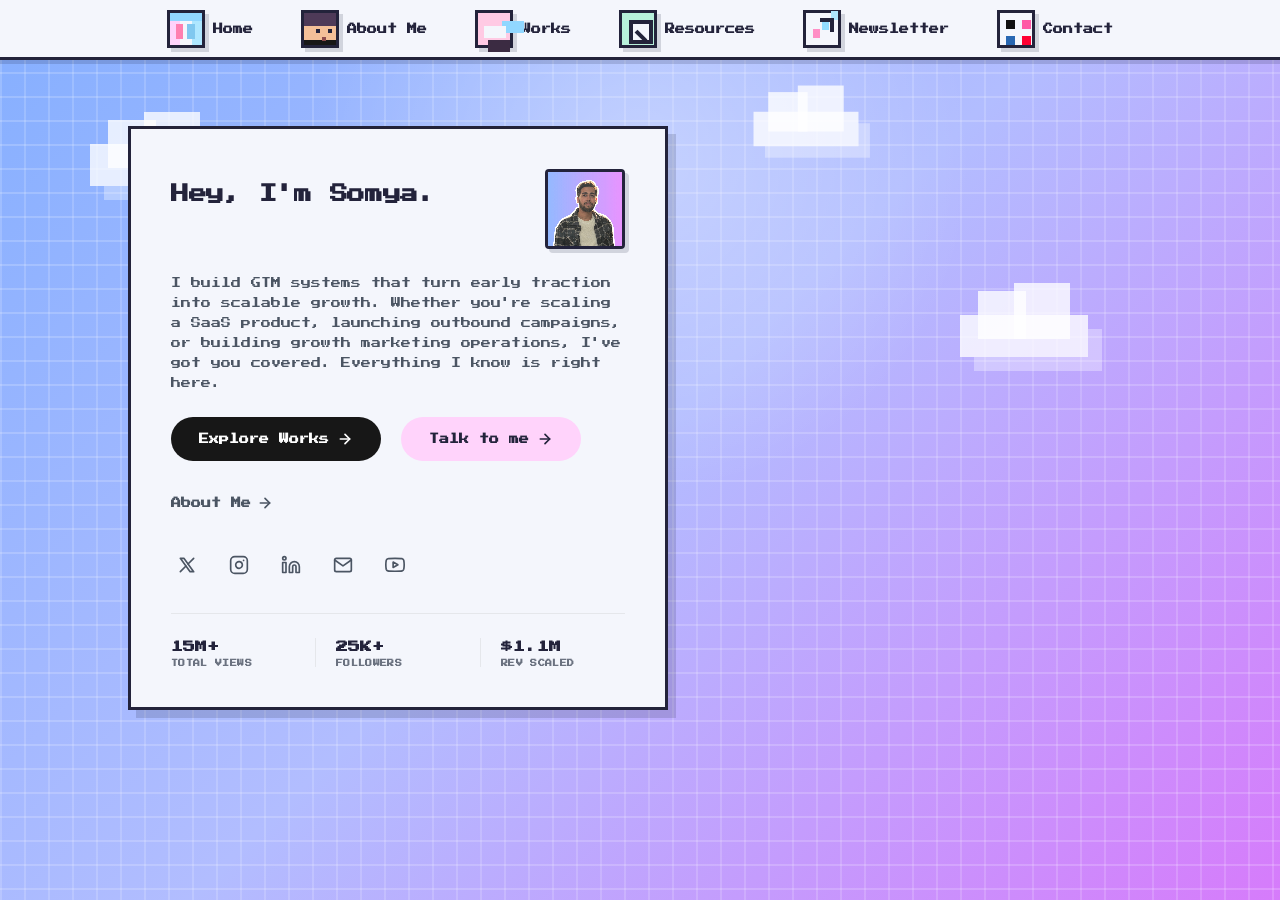
==== commit d3275629: "feat: Add 6 AI prompt lead magnet pages, multi-level resource vault filtering, and site-wide respons" ====
--- a/index.html
+++ b/index.html
@@ -21,7 +21,7 @@
   <meta http-equiv="Cache-Control" content="no-cache, no-store, must-revalidate" />
   <meta http-equiv="Pragma" content="no-cache" />
   <meta http-equiv="Expires" content="0" />
-  <link rel="stylesheet" href="styles.css?v=462">
+  <link rel="stylesheet" href="styles.css?v=1009">
 </head>
 <body>
 
@@ -51,34 +51,34 @@
       <p class="hero-desc">I build GTM systems that turn early traction into scalable growth. Whether you're scaling a SaaS product, launching outbound campaigns, or building growth marketing operations, I've got you covered. Everything I know is right here.</p>
       
       <div class="hero-actions">
-        <a class="hero-btn-primary" href="/work" style="text-decoration: none;">
+        <a class="hero-btn-primary" href="/work/" style="text-decoration: none;">
           Explore Works
           <svg viewBox="0 0 24 24" width="16" height="16" stroke="currentColor" stroke-width="2.5" fill="none" stroke-linecap="round" stroke-linejoin="round"><line x1="5" y1="12" x2="19" y2="12"></line><polyline points="12 5 19 12 12 19"></polyline></svg>
         </a>
-        <a class="hero-btn-primary" href="https://topmate.io/thesomyanayak" target="_blank" style="text-decoration: none; background: var(--pink); color: var(--ink);">
+        <a class="hero-btn-primary" href="https://topmate.io/thesomyanayak" target="_blank" rel="noopener noreferrer" style="text-decoration: none; background: var(--pink); color: var(--ink);">
           Talk to me
           <svg viewBox="0 0 24 24" width="16" height="16" stroke="currentColor" stroke-width="2.5" fill="none" stroke-linecap="round" stroke-linejoin="round"><line x1="5" y1="12" x2="19" y2="12"></line><polyline points="12 5 19 12 12 19"></polyline></svg>
         </a>
-        <a class="hero-btn-link" href="/about" style="text-decoration: none;">
+        <a class="hero-btn-link" href="/about/" style="text-decoration: none;">
           About Me
           <svg viewBox="0 0 24 24" width="16" height="16" stroke="currentColor" stroke-width="2.5" fill="none" stroke-linecap="round" stroke-linejoin="round"><line x1="5" y1="12" x2="19" y2="12"></line><polyline points="12 5 19 12 12 19"></polyline></svg>
         </a>
       </div>
 
       <div class="hero-socials">
-        <a href="https://x.com/thesomyanayak" target="_blank" rel="noreferrer" class="hero-social-link" aria-label="X">
+        <a href="https://x.com/thesomyanayak" target="_blank" rel="noopener noreferrer" class="hero-social-link" aria-label="X">
           <svg viewBox="0 0 24 24" width="20" height="20" stroke="currentColor" stroke-width="2" fill="none" stroke-linecap="round" stroke-linejoin="round"><path d="M4 4l11.733 16h4.267l-11.733 -16z"/><path d="M4 20l6.768 -6.768m2.46 -2.46l6.772 -6.772"/></svg>
         </a>
-        <a href="https://www.instagram.com/thesomyanayak/" target="_blank" rel="noreferrer" class="hero-social-link" aria-label="Instagram">
+        <a href="https://www.instagram.com/thesomyanayak/" target="_blank" rel="noopener noreferrer" class="hero-social-link" aria-label="Instagram">
           <svg viewBox="0 0 24 24" width="20" height="20" stroke="currentColor" stroke-width="2" fill="none" stroke-linecap="round" stroke-linejoin="round"><rect x="2" y="2" width="20" height="20" rx="5" ry="5"></rect><path d="M16 11.37A4 4 0 1 1 12.63 8 4 4 0 0 1 16 11.37z"></path><line x1="17.5" y1="6.5" x2="17.51" y2="6.5"></line></svg>
         </a>
-        <a href="https://www.linkedin.com/in/somyaranjannayak/" target="_blank" rel="noreferrer" class="hero-social-link" aria-label="LinkedIn">
+        <a href="https://www.linkedin.com/in/somyaranjannayak/" target="_blank" rel="noopener noreferrer" class="hero-social-link" aria-label="LinkedIn">
           <svg viewBox="0 0 24 24" width="20" height="20" stroke="currentColor" stroke-width="2" fill="none" stroke-linecap="round" stroke-linejoin="round"><path d="M16 8a6 6 0 0 1 6 6v7h-4v-7a2 2 0 0 0-2-2 2 2 0 0 0-2 2v7h-4v-7a6 6 0 0 1 6-6z"></path><rect x="2" y="9" width="4" height="12"></rect><circle cx="4" cy="4" r="2"></circle></svg>
         </a>
-        <a href="mailto:hello@somyanayak.com" class="hero-social-link" aria-label="Email">
+        <a href="mailto:somyanayak281@gmail.com" class="hero-social-link" aria-label="Email">
           <svg viewBox="0 0 24 24" width="20" height="20" stroke="currentColor" stroke-width="2" fill="none" stroke-linecap="round" stroke-linejoin="round"><path d="M4 4h16c1.1 0 2 .9 2 2v12c0 1.1-.9 2-2 2H4c-1.1 0-2-.9-2-2V6c0-1.1.9-2 2-2z"></path><polyline points="22,6 12,13 2,6"></polyline></svg>
         </a>
-        <a href="https://youtube.com/@thesomyanayak" target="_blank" rel="noreferrer" class="hero-social-link" aria-label="YouTube">
+        <a href="https://youtube.com/@thesomyanayak" target="_blank" rel="noopener noreferrer" class="hero-social-link" aria-label="YouTube">
           <svg viewBox="0 0 24 24" width="20" height="20" stroke="currentColor" stroke-width="2" fill="none" stroke-linecap="round" stroke-linejoin="round"><path d="M22.54 6.42a2.78 2.78 0 0 0-1.94-2C18.88 4 12 4 12 4s-6.88 0-8.6.46a2.78 2.78 0 0 0-1.94 2A29 29 0 0 0 1 11.75a29 29 0 0 0 .46 5.33A2.78 2.78 0 0 0 3.4 19c1.72.46 8.6.46 8.6.46s6.88 0 8.6-.46a2.78 2.78 0 0 0 1.94-2 29 29 0 0 0 .46-5.25 29 29 0 0 0-.46-5.33z"></path><polygon points="9.75 15.02 15.5 11.75 9.75 8.48 9.75 15.02"></polygon></svg>
         </a>
       </div>
@@ -101,28 +101,67 @@
 
     </section>
 
+        <!-- Mobile Hamburger 3-Bar Navigation System -->
+    <div class="mobile-nav-bar" id="mobileNavBar">
+      <div class="mobile-brand">
+        <span class="pixel-icon icon-dashboard" aria-hidden="true"></span>
+        <span>SOMYA NAYAK</span>
+      </div>
+      <button class="mobile-hamburger-btn" id="mobileNavToggle" aria-label="Toggle navigation menu" aria-expanded="false">
+        <span class="hamburger-bar"></span>
+        <span class="hamburger-bar"></span>
+        <span class="hamburger-bar"></span>
+      </button>
+    </div>
+
+    <nav class="mobile-nav-dropdown" id="mobileNavMenu" aria-label="Mobile Navigation Drawer">
+      <a class="mobile-nav-item" href="/">
+        <span class="pixel-icon icon-dashboard" aria-hidden="true"></span>
+        <span>Home</span>
+      </a>
+      <a class="mobile-nav-item" href="/about/">
+        <span class="pixel-icon icon-profile" aria-hidden="true"></span>
+        <span>About Me</span>
+      </a>
+      <a class="mobile-nav-item" href="/work/">
+        <span class="pixel-icon icon-megaphone" aria-hidden="true"></span>
+        <span>Works</span>
+      </a>
+      <a class="mobile-nav-item" href="/resources/">
+        <span class="pixel-icon icon-seo" aria-hidden="true"></span>
+        <span>Resources</span>
+      </a>
+      <a class="mobile-nav-item" href="/newsletter/">
+        <span class="pixel-icon icon-contact" aria-hidden="true"></span>
+        <span>Newsletter</span>
+      </a>
+      <a class="mobile-nav-item" href="/contact/">
+        <span class="pixel-icon icon-socials" aria-hidden="true"></span>
+        <span>Contact</span>
+      </a>
+    </nav>
     <section class="desktop-icons" aria-label="Project icons">
       <a class="desktop-icon" href="/">
         <span class="pixel-icon icon-dashboard" aria-hidden="true"></span>
         <span>Home</span>
       </a>
-      <a class="desktop-icon" href="/about">
+      <a class="desktop-icon" href="/about/">
         <span class="pixel-icon icon-profile" aria-hidden="true"></span>
         <span>About Me</span>
       </a>
-      <a class="desktop-icon" href="/work">
+      <a class="desktop-icon" href="/work/">
         <span class="pixel-icon icon-megaphone" aria-hidden="true"></span>
         <span>Works</span>
       </a>
-      <a class="desktop-icon" href="/resources">
+      <a class="desktop-icon" href="/resources/">
         <span class="pixel-icon icon-seo" aria-hidden="true"></span>
         <span>Resources</span>
       </a>
-      <a class="desktop-icon" href="/newsletter">
+      <a class="desktop-icon" href="/newsletter/">
         <span class="pixel-icon icon-growth" aria-hidden="true"></span>
         <span>Newsletter</span>
       </a>
-      <a class="desktop-icon" href="/contact">
+      <a class="desktop-icon" href="/contact/">
         <span class="pixel-icon icon-socials" aria-hidden="true"></span>
         <span>Contact</span>
       </a>
@@ -133,7 +172,7 @@
 
       <article class="window chat-window" id="chat" style="left: 54vw; top: 14vh;" aria-label="Chat with Mini Somya">
         <div class="window-titlebar">
-          <div class="traffic"><button data-close></button><button></button><button></button></div>
+          <div class="traffic"><button data-close aria-label="Close window"></button><button aria-label="Minimize window"></button><button aria-label="Maximize window"></button></div>
           <span>Chat with Mini Somya</span>
         </div>
         <div class="window-body chat-body">
@@ -162,7 +201,7 @@
 
       <article class="window trash-window" id="trash" style="left: 31vw; top: 19vh;" aria-label="Rejected concepts">
         <div class="window-titlebar">
-          <div class="traffic"><button data-close></button><button></button><button></button></div>
+          <div class="traffic"><button data-close aria-label="Close window"></button><button aria-label="Minimize window"></button><button aria-label="Maximize window"></button></div>
           <span>Rejected Concepts</span>
         </div>
         <div class="window-body">
@@ -177,7 +216,7 @@
       </article>
     </section>
 
-    <section class="pixel-girl pixel-somya" id="pixelSomya" aria-label="Pixel art character of Somya" role="button" tabindex="0">
+    <section class="pixel-girl pixel-somya" id="pixelSomya" style="display: none !important;" aria-label="Pixel art character of Somya" role="button" tabindex="0">
       <button id="dismissAvatar" aria-label="Dismiss avatar" class="avatar-dismiss">×</button>
       <div class="speech-bubble" id="speechBubble">Hey, I'm Mini Somya. Click me to chat.</div>
       <div class="hair"></div>
@@ -188,6 +227,6 @@
 
   </main>
 
-  <script src="script.js?v=453"></script>
+  <script src="script.js?v=1001"></script>
 </body>
 </html>
--- a/styles.css
+++ b/styles.css
@@ -12,13 +12,17 @@
 
 * {
   box-sizing: border-box;
+  overflow-wrap: break-word;
+  word-wrap: break-word;
 }
 
 html,
 body {
   width: 100%;
+  max-width: 100vw;
   min-height: 100%;
   margin: 0;
+  overflow-x: hidden !important;
 }
 
 body {
@@ -802,6 +806,7 @@
   background: linear-gradient(90deg, var(--pink), var(--lavender));
   font-size: 9px;
   user-select: none;
+  touch-action: none;
 }
 
 .traffic {
@@ -1338,6 +1343,7 @@
 .spark.two { top: 76px; right: 112px; animation-delay: 300ms; }
 
 .pixel-girl {
+  display: none !important;
   position: absolute;
   z-index: 8;
   left: 50%;
@@ -1703,11 +1709,688 @@
   margin: 0;
 }
 
-@media (max-width: 760px) {
+@media (max-width: 768px) {
+  .hero-stat-col h3 {
+    font-size: 18px;
+  }
+
+  .hero-stat-col span {
+    font-size: 7px;
+    line-height: 1.2;
+  }
+
+  /* Mobile Resources & Reader Window Overrides */
+  .resources-window,
+  .reader-window {
+    width: calc(100vw - 20px) !important;
+    height: calc(100vh - 100px) !important;
+    left: 50% !important;
+    top: 55% !important;
+    transform: translate(-50%, -50%) !important;
+    max-height: calc(100vh - 100px) !important;
+  }
+
+  .resources-hub-header {
+    padding: 16px 16px 12px !important;
+  }
+
+  .resources-hub-header h1 {
+    font-size: 20px !important;
+  }
+
+  .resources-hub-header p {
+    font-size: 13px !important;
+  }
+
+  .resources-hub-controls {
+    padding: 12px 16px !important;
+    gap: 10px !important;
+  }
+
+  .resources-search input {
+    padding: 10px 14px !important;
+    font-size: 14px !important;
+  }
+
+  .resource-row {
+    padding: 16px 16px !important;
+  }
+
+  .resource-row:hover {
+    padding-left: 20px !important;
+  }
+
+  .resource-title {
+    font-size: 16px !important;
+    padding-right: 24px !important;
+  }
+
+  .resource-summary {
+    font-size: 13px !important;
+    padding-right: 24px !important;
+  }
+
+  .resource-arrow {
+    right: 16px !important;
+    font-size: 12px !important;
+  }
+
+  .prompt-box {
+    padding: 16px !important;
+    word-break: break-word !important;
+    overflow-wrap: break-word !important;
+  }
+
+  .prompt-text {
+    font-size: 14px !important;
+    word-break: break-word !important;
+    overflow-wrap: break-word !important;
+  }
+}
+
+/* --- Mobile Hamburger Navigation System --- */
+.mobile-nav-bar {
+  display: none;
+}
+
+.mobile-nav-dropdown {
+  display: none;
+}
+
+@media (max-width: 768px) {
+  .desktop-icons {
+    display: none !important;
+  }
+
+  .mobile-nav-bar {
+    display: flex !important;
+    position: fixed;
+    top: 0;
+    left: 0;
+    right: 0;
+    height: 48px;
+    background: var(--cream);
+    border-bottom: 3px solid var(--ink);
+    z-index: 9999;
+    padding: 0 16px;
+    align-items: center;
+    justify-content: space-between;
+    box-shadow: 0 2px 8px rgba(0, 0, 0, 0.1);
+  }
+
+  .mobile-brand {
+    display: flex;
+    align-items: center;
+    gap: 8px;
+    font-family: 'Press Start 2P', monospace;
+    font-size: 10px;
+    font-weight: 700;
+    color: var(--ink);
+  }
+
+  .mobile-hamburger-btn {
+    background: var(--pink) !important;
+    border: 2px solid var(--ink) !important;
+    color: var(--ink) !important;
+    padding: 6px 10px !important;
+    border-radius: 4px !important;
+    cursor: pointer !important;
+    box-shadow: 2px 2px 0 var(--shadow) !important;
+    display: flex !important;
+    flex-direction: column !important;
+    gap: 3px !important;
+    justify-content: center !important;
+    align-items: center !important;
+    width: 44px !important;
+    height: 44px !important;
+    min-width: 44px !important;
+    min-height: 44px !important;
+    touch-action: manipulation;
+  }
+
+  .hamburger-bar {
+    display: block;
+    width: 20px;
+    height: 3px;
+    background: var(--ink);
+    border-radius: 2px;
+    transition: all 200ms ease;
+  }
+
+  .mobile-hamburger-btn.open .hamburger-bar:nth-child(1) {
+    transform: translateY(6px) rotate(45deg);
+  }
+
+  .mobile-hamburger-btn.open .hamburger-bar:nth-child(2) {
+    opacity: 0;
+  }
+
+  .mobile-hamburger-btn.open .hamburger-bar:nth-child(3) {
+    transform: translateY(-6px) rotate(-45deg);
+  }
+
+  .mobile-nav-dropdown {
+    display: flex !important;
+    flex-direction: column;
+    position: fixed;
+    top: 48px;
+    left: 0;
+    right: 0;
+    background: var(--cream);
+    border-bottom: 3px solid var(--ink);
+    z-index: 9998;
+    padding: 12px 16px;
+    gap: 8px;
+    box-shadow: 0 8px 16px rgba(0, 0, 0, 0.2);
+    transform: translateY(-150%);
+    opacity: 0;
+    pointer-events: none;
+    transition: transform 250ms ease, opacity 200ms ease;
+    max-height: calc(100vh - 48px);
+    overflow-y: auto;
+    -webkit-overflow-scrolling: touch;
+  }
+
+  .mobile-nav-dropdown.open {
+    transform: translateY(0);
+    opacity: 1;
+    pointer-events: auto;
+  }
+
+  .mobile-nav-item {
+    display: flex;
+    align-items: center;
+    gap: 12px;
+    padding: 10px 16px;
+    background: #ffffff;
+    border: 2px solid var(--ink);
+    color: var(--ink);
+    font-family: 'Press Start 2P', monospace;
+    font-size: 10px;
+    text-decoration: none;
+    border-radius: 4px;
+    box-shadow: 2px 2px 0 var(--shadow);
+    transition: all 100ms ease;
+    min-height: 44px;
+    touch-action: manipulation;
+  }
+
+  .mobile-nav-item:hover,
+  .mobile-nav-item:active {
+    background: var(--pink);
+    transform: translate(-1px, -1px);
+    box-shadow: 3px 3px 0 var(--shadow);
+  }
+}
+
+/* --- Windowed Resources Hub --- */
+.resources-window {
+  width: min(1040px, 94vw) !important;
+  height: min(760px, 86vh) !important;
+  display: flex !important;
+  flex-direction: column !important;
+  overflow: hidden !important;
+  z-index: 12;
+}
+
+.resources-hub-body {
+  padding: 0 !important;
+  display: flex !important;
+  flex-direction: column !important;
+  height: calc(100% - 44px) !important;
+  background: var(--cream) !important;
+  overflow-y: auto !important;
+  overflow-x: hidden !important;
+  font-family: 'Inter', system-ui, -apple-system, sans-serif !important;
+  -webkit-overflow-scrolling: touch !important;
+}
+
+.resources-hub-header {
+  padding: 24px 32px 16px !important;
+  text-align: center !important;
+  border-bottom: 2px solid rgba(0, 0, 0, 0.08) !important;
+  background: var(--cream) !important;
+  flex-shrink: 0 !important;
+}
+
+.resources-hub-header h1 {
+  font-family: 'Inter', system-ui, -apple-system, sans-serif !important;
+  font-size: 24px !important;
+  font-weight: 800 !important;
+  line-height: 1.3 !important;
+  margin: 0 0 6px 0 !important;
+  color: var(--ink) !important;
+}
+
+.resources-hub-header p {
+  font-family: 'Inter', system-ui, -apple-system, sans-serif !important;
+  color: var(--ink) !important;
+  opacity: 0.75 !important;
+  font-size: 14px !important;
+  line-height: 1.4 !important;
+  margin: 0 !important;
+}
+
+.resources-hub-controls {
+  padding: 16px 32px !important;
+  border-bottom: 3px solid var(--ink) !important;
+  display: flex !important;
+  flex-direction: column !important;
+  gap: 12px !important;
+  background: var(--cream) !important;
+  flex-shrink: 0 !important;
+}
+
+.filter-group {
+  display: flex !important;
+  flex-direction: column !important;
+  gap: 6px !important;
+}
+
+.filter-group-label {
+  font-family: 'Press Start 2P', monospace !important;
+  font-size: 9px !important;
+  font-weight: 700 !important;
+  color: var(--ink) !important;
+  opacity: 0.85 !important;
+  letter-spacing: 0.5px !important;
+}
+
+.resource-meta-bar {
+  display: flex !important;
+  justify-content: space-between !important;
+  align-items: center !important;
+  padding-top: 8px !important;
+  border-top: 1px solid rgba(29, 33, 56, 0.08) !important;
+}
+
+.resource-count {
+  font-family: 'Inter', system-ui, sans-serif !important;
+  font-size: 13px !important;
+  font-weight: 600 !important;
+  color: var(--ink) !important;
+  opacity: 0.75 !important;
+}
+
+.sort-wrapper {
+  display: flex !important;
+  align-items: center !important;
+  gap: 8px !important;
+}
+
+.sort-label {
+  font-family: 'Press Start 2P', monospace !important;
+  font-size: 9px !important;
+  font-weight: 700 !important;
+  color: var(--ink) !important;
+  opacity: 0.85 !important;
+}
+
+.retro-select {
+  background: #ffffff !important;
+  border: 2px solid var(--ink) !important;
+  color: var(--ink) !important;
+  font-family: 'Inter', system-ui, sans-serif !important;
+  font-size: 13px !important;
+  font-weight: 600 !important;
+  padding: 5px 10px !important;
+  border-radius: 4px !important;
+  cursor: pointer !important;
+  box-shadow: 2px 2px 0 var(--shadow) !important;
+  outline: none !important;
+}
+
+.resources-filters {
+  display: flex !important;
+  flex-wrap: wrap !important;
+  align-items: center !important;
+  gap: 10px !important;
+}
+
+.filter-label {
+  font-family: 'Press Start 2P', monospace !important;
+  font-size: 9px !important;
+  font-weight: 700 !important;
+  color: var(--ink) !important;
+  opacity: 0.7 !important;
+  margin-right: 6px !important;
+  letter-spacing: 0.5px !important;
+}
+
+.filter-btn {
+  background: #ffffff !important;
+  border: 2px solid var(--ink) !important;
+  color: var(--ink) !important;
+  font-family: 'Inter', system-ui, -apple-system, sans-serif !important;
+  font-size: 13px !important;
+  font-weight: 700 !important;
+  padding: 8px 16px !important;
+  border-radius: 4px !important;
+  cursor: pointer !important;
+  transition: all 120ms ease !important;
+  box-shadow: 3px 3px 0 var(--shadow) !important;
+  line-height: 1.2 !important;
+  min-height: 44px !important;
+  display: inline-flex !important;
+  align-items: center !important;
+  justify-content: center !important;
+  touch-action: manipulation;
+}
+
+.filter-btn:hover {
+  transform: translate(-1px, -1px) !important;
+  box-shadow: 4px 4px 0 var(--shadow) !important;
+  background: #fff0f5 !important;
+}
+
+.filter-btn.active {
+  background: var(--pink) !important;
+  color: var(--ink) !important;
+  box-shadow: 2px 2px 0 var(--ink) !important;
+  transform: translate(1px, 1px) !important;
+}
+
+.resources-search {
+  width: 100% !important;
+}
+
+.resources-search input {
+  width: 100% !important;
+  box-sizing: border-box !important;
+  padding: 12px 20px !important;
+  border: 2px solid var(--ink) !important;
+  background: #ffffff !important;
+  color: var(--ink) !important;
+  font-family: 'Inter', system-ui, -apple-system, sans-serif !important;
+  font-size: 15px !important;
+  font-weight: 500 !important;
+  box-shadow: 3px 3px 0 rgba(0, 0, 0, 0.08) !important;
+  border-radius: 4px !important;
+  line-height: 1.4 !important;
+  min-height: 44px;
+}
+
+.resources-search input:focus {
+  outline: none !important;
+  border-color: var(--pink) !important;
+  box-shadow: 3px 3px 0 var(--pink) !important;
+}
+
+.resources-list {
+  flex: none !important;
+  overflow: visible !important;
+  background: var(--cream) !important;
+  padding: 0 !important;
+}
+
+.resource-row {
+  display: flex !important;
+  flex-direction: column !important;
+  padding: 24px 40px !important;
+  border-bottom: 1px solid rgba(0, 0, 0, 0.08) !important;
+  text-decoration: none !important;
+  color: var(--ink) !important;
+  transition: all 120ms ease !important;
+  position: relative !important;
+  background: var(--cream) !important;
+}
+
+.resource-row:hover {
+  background: #ffffff !important;
+  padding-left: 48px !important;
+}
+
+.resource-badge {
+  font-family: 'Press Start 2P', monospace !important;
+  font-size: 9px !important;
+  font-weight: 700 !important;
+  color: #2563eb !important;
+  text-transform: uppercase !important;
+  letter-spacing: 0.8px !important;
+  margin-bottom: 8px !important;
+  display: inline-block !important;
+}
+
+.resource-title {
+  font-family: 'Inter', system-ui, -apple-system, sans-serif !important;
+  font-size: 19px !important;
+  font-weight: 800 !important;
+  margin: 0 0 6px 0 !important;
+  padding-right: 40px !important;
+  line-height: 1.35 !important;
+  color: var(--ink) !important;
+}
+
+.resource-summary {
+  font-family: 'Inter', system-ui, -apple-system, sans-serif !important;
+  font-size: 14px !important;
+  color: var(--ink) !important;
+  opacity: 0.75 !important;
+  line-height: 1.55 !important;
+  padding-right: 40px !important;
+  margin: 0 !important;
+}
+
+.resource-arrow {
+  position: absolute !important;
+  right: 40px !important;
+  top: 50% !important;
+  transform: translateY(-50%) !important;
+  font-family: 'Press Start 2P', monospace !important;
+  font-size: 16px !important;
+  color: var(--ink) !important;
+  transition: all 150ms ease !important;
+  opacity: 0.4 !important;
+}
+
+.resource-row:hover .resource-arrow {
+  opacity: 1 !important;
+  color: var(--pink) !important;
+  transform: translateY(-50%) translateX(6px) !important;
+}
+
+/* --- Windowed Reader Component --- */
+.reader-window {
+  width: min(780px, 90vw);
+  height: min(720px, 85vh);
+  display: flex;
+  flex-direction: column;
+  overflow: hidden;
+  z-index: 12;
+}
+
+.reader-body {
+  padding: 32px 40px;
+  overflow-y: auto;
+  height: calc(100% - 44px);
+  background: #ffffff;
+}
+
+.back-link {
+  font-family: 'Press Start 2P', monospace;
+  font-size: 10px;
+  color: #c2185b;
+  font-weight: 700;
+  text-decoration: none;
+  display: inline-flex;
+  align-items: center;
+  margin-bottom: 20px;
+  background: #fff0f5;
+  border: 1px solid #c2185b;
+  padding: 8px 14px;
+  border-radius: 4px;
+  min-height: 44px;
+  touch-action: manipulation;
+  transition: all 120ms ease;
+}
+
+.back-link:hover {
+  background: #ffd3fb;
+  color: var(--ink);
+}
+
+.resource-badge-category {
+  display: inline-block;
+  font-size: 9px;
+  font-weight: 800;
+  font-family: 'Press Start 2P', monospace;
+  color: #2563eb;
+  text-transform: uppercase;
+  letter-spacing: 1px;
+  margin-bottom: 12px;
+  background: #eff6ff;
+  border: 1.5px solid #2563eb;
+  padding: 4px 8px;
+  border-radius: 4px;
+}
+
+.reader-title {
+  font-size: 26px;
+  line-height: 1.3;
+  margin-bottom: 12px;
+  color: var(--ink);
+  font-family: 'Inter', system-ui, -apple-system, sans-serif;
+  font-weight: 800;
+}
+
+.reader-subtitle {
+  font-size: 15px;
+  color: var(--ink);
+  opacity: 0.8;
+  margin-bottom: 24px;
+  font-style: italic;
+  font-family: system-ui, -apple-system, sans-serif;
+}
+
+.reader-content {
+  font-family: system-ui, -apple-system, sans-serif;
+  line-height: 1.7;
+  color: #111;
+  font-size: 16px;
+}
+
+.prompt-box {
+  background: var(--cream);
+  border: 2px solid var(--ink);
+  padding: 20px 24px;
+  margin-bottom: 20px;
+  box-shadow: 4px 4px 0 var(--shadow);
+  position: relative;
+  overflow-wrap: break-word;
+  word-wrap: break-word;
+  word-break: break-word;
+}
+
+.prompt-box-header {
+  display: flex;
+  justify-content: space-between;
+  align-items: center;
+  margin-bottom: 12px;
+  gap: 10px;
+  flex-wrap: wrap;
+}
+
+.copy-btn {
+  background: #ffffff;
+  border: 2px solid var(--ink);
+  color: var(--ink);
+  font-family: 'Press Start 2P', monospace;
+  font-size: 9px;
+  padding: 8px 14px;
+  cursor: pointer;
+  box-shadow: 2px 2px 0 var(--shadow);
+  transition: all 100ms ease;
+  min-height: 44px;
+  min-width: 44px;
+  display: inline-flex;
+  align-items: center;
+  justify-content: center;
+  touch-action: manipulation;
+}
+
+.copy-btn:hover {
+  background: var(--pink);
+}
+
+.prompt-text {
+  margin: 0;
+  font-family: 'Courier New', Courier, monospace;
+  font-size: 15px;
+  font-weight: 600;
+  line-height: 1.5;
+  color: var(--ink);
+  overflow-wrap: break-word;
+  word-wrap: break-word;
+  word-break: break-word;
+}
+
+.cta-btn {
+  display: inline-flex;
+  align-items: center;
+  justify-content: center;
+  background: var(--pink);
+  border: 3px solid var(--ink);
+  color: var(--ink);
+  padding: 14px 28px;
+  font-size: 16px;
+  font-weight: 700;
+  text-decoration: none;
+  box-shadow: 4px 4px 0 var(--shadow);
+  font-family: system-ui, sans-serif;
+  min-height: 44px;
+  touch-action: manipulation;
+}
+
+/* Touch Targets Minimum Enforcements */
+.quick-asks button,
+.chat-form button,
+.hero-btn-primary,
+.hero-btn-link {
+  min-height: 44px !important;
+  touch-action: manipulation;
+}
+
+.desktop-icon {
+  min-height: 44px !important;
+  touch-action: manipulation;
+}
+
+/* ==========================================================================
+   MOBILE & TABLET RESPONSIVE MEDIA QUERIES (320px, 375px, 414px, 768px)
+   ========================================================================== */
+
+/* Coverage for mobile and tablet screens <= 768px */
+@media (max-width: 768px) {
+  /* Requirement 2: Window sizing & positioning for all windows */
+  .window {
+    width: calc(100vw - 20px) !important;
+    max-width: calc(100vw - 20px) !important;
+    max-height: calc(100vh - 80px) !important;
+    left: 10px !important;
+    top: 60px !important;
+    transform: none !important;
+  }
+
+  .resources-window,
+  .reader-window {
+    width: calc(100vw - 20px) !important;
+    max-width: calc(100vw - 20px) !important;
+    height: calc(100vh - 80px) !important;
+    max-height: calc(100vh - 80px) !important;
+    top: 60px !important;
+    left: 10px !important;
+    transform: none !important;
+  }
+
+  .resources-hub-body,
+  .reader-body {
+    height: calc(100% - 44px) !important;
+  }
+
   .hero-intro {
-    left: 16px !important;
-    top: 84px !important;
-    width: calc(100vw - 32px) !important;
+    left: 10px !important;
+    top: 60px !important;
+    width: calc(100vw - 20px) !important;
     padding: 24px;
     gap: 16px;
     box-shadow: 4px 4px 0 var(--shadow);
@@ -1763,7 +2446,7 @@
   }
 
   .sticky-note {
-    display: none; /* Hide sticky note on mobile to prevent clutter */
+    display: none;
   }
 
   .desktop-icons {
@@ -1786,17 +2469,6 @@
     flex-shrink: 0;
   }
 
-  .window {
-    width: calc(100vw - 32px);
-    max-height: calc(100vh - 160px);
-    overflow: auto;
-  }
-
-  .window:nth-of-type(1) { left: 16px !important; top: 80px !important; }
-  .window:nth-of-type(2) { left: 24px !important; top: 100px !important; z-index: 11; }
-  .window:nth-of-type(3) { left: 32px !important; top: 120px !important; z-index: 12; }
-  .window:nth-of-type(4) { left: 40px !important; top: 140px !important; z-index: 13; }
-
   .window-body h1 {
     font-size: 11px;
   }
@@ -1810,6 +2482,19 @@
 
   .social-grid {
     grid-template-columns: repeat(3, 1fr);
+    gap: 8px;
+  }
+
+  .profile-card {
+    grid-template-columns: 1fr;
+    justify-items: center;
+    text-align: center;
+    gap: 14px;
+  }
+
+  .profile-card img {
+    width: 100px;
+    height: 100px;
   }
 
   .results-grid {
@@ -1831,21 +2516,164 @@
     grid-template-columns: 1fr;
   }
 
-
-
-
-
-  .hero-stat-col h3 {
-    font-size: 18px;
-  }
-
-  .hero-stat-col span {
-    font-size: 7px;
-    line-height: 1.2;
-  }
-}
-
-@media (min-width: 761px) and (max-width: 1024px) {
+  .traffic button,
+  .traffic a button {
+    min-width: 20px !important;
+    min-height: 20px !important;
+    position: relative;
+  }
+
+  .traffic button::before,
+  .traffic a button::before {
+    content: "";
+    position: absolute;
+    top: -10px;
+    bottom: -10px;
+    left: -8px;
+    right: -8px;
+  }
+}
+
+/* Graceful degradation & mobile rules (< 480px) */
+@media (max-width: 480px) {
+  .social-grid {
+    grid-template-columns: repeat(2, 1fr) !important;
+    gap: 8px !important;
+  }
+
+  /* Requirement 2: Graceful padding reduction (16px) */
+  .resources-hub-header {
+    padding: 18px 16px 14px !important;
+  }
+
+  .resources-hub-header h1 {
+    font-size: 20px !important;
+    line-height: 1.3 !important;
+  }
+
+  .resources-hub-header p {
+    font-size: 13px !important;
+  }
+
+  .resources-hub-controls {
+    padding: 12px 16px !important;
+    gap: 12px !important;
+  }
+
+  .resources-list {
+    padding: 0 !important;
+  }
+
+  .resource-row {
+    padding: 16px !important;
+  }
+
+  .resource-row:hover {
+    padding-left: 16px !important;
+  }
+
+  .resource-title {
+    font-size: 16px !important;
+    padding-right: 28px !important;
+  }
+
+  .resource-summary {
+    font-size: 13px !important;
+    padding-right: 28px !important;
+  }
+
+  .resource-arrow {
+    right: 16px !important;
+    font-size: 14px !important;
+  }
+
+  .reader-body {
+    padding: 16px !important;
+  }
+
+  .reader-title {
+    font-size: 20px !important;
+    line-height: 1.3 !important;
+    margin-bottom: 10px !important;
+  }
+
+  .reader-subtitle {
+    font-size: 13px !important;
+    margin-bottom: 18px !important;
+  }
+
+  .prompt-box {
+    padding: 14px 16px !important;
+    margin-bottom: 16px !important;
+  }
+
+  .prompt-box-header {
+    flex-wrap: wrap !important;
+    gap: 8px !important;
+  }
+
+  .prompt-text {
+    font-size: 13.5px !important;
+    line-height: 1.5 !important;
+  }
+
+  /* Requirement 2: Filter buttons scroll horizontally without breaking window bounds */
+  .resources-filters {
+    display: flex !important;
+    flex-wrap: nowrap !important;
+    overflow-x: auto !important;
+    -webkit-overflow-scrolling: touch !important;
+    gap: 8px !important;
+    width: 100% !important;
+    padding-bottom: 6px !important;
+    scrollbar-width: none;
+  }
+
+  .resources-filters::-webkit-scrollbar {
+    display: none;
+  }
+
+  .filter-label {
+    display: none !important;
+  }
+
+  .filter-btn {
+    flex-shrink: 0 !important;
+    white-space: nowrap !important;
+    font-size: 12px !important;
+    padding: 6px 12px !important;
+    min-height: 44px !important;
+  }
+
+  .resources-search input {
+    font-size: 13px !important;
+    padding: 10px 14px !important;
+  }
+}
+
+/* Small mobile screens (320px - 375px) */
+@media (max-width: 375px) {
+  .resources-hub-header h1,
+  .reader-title {
+    font-size: 18px !important;
+  }
+
+  .resource-title {
+    font-size: 15px !important;
+  }
+
+  .prompt-text {
+    font-size: 12.5px !important;
+  }
+
+  .copy-btn {
+    font-size: 8px !important;
+    padding: 6px 10px !important;
+    min-height: 44px !important;
+  }
+}
+
+@media (min-width: 769px) and (max-width: 1024px) {
   .hero-intro {
     width: min(540px, 85vw);
   }
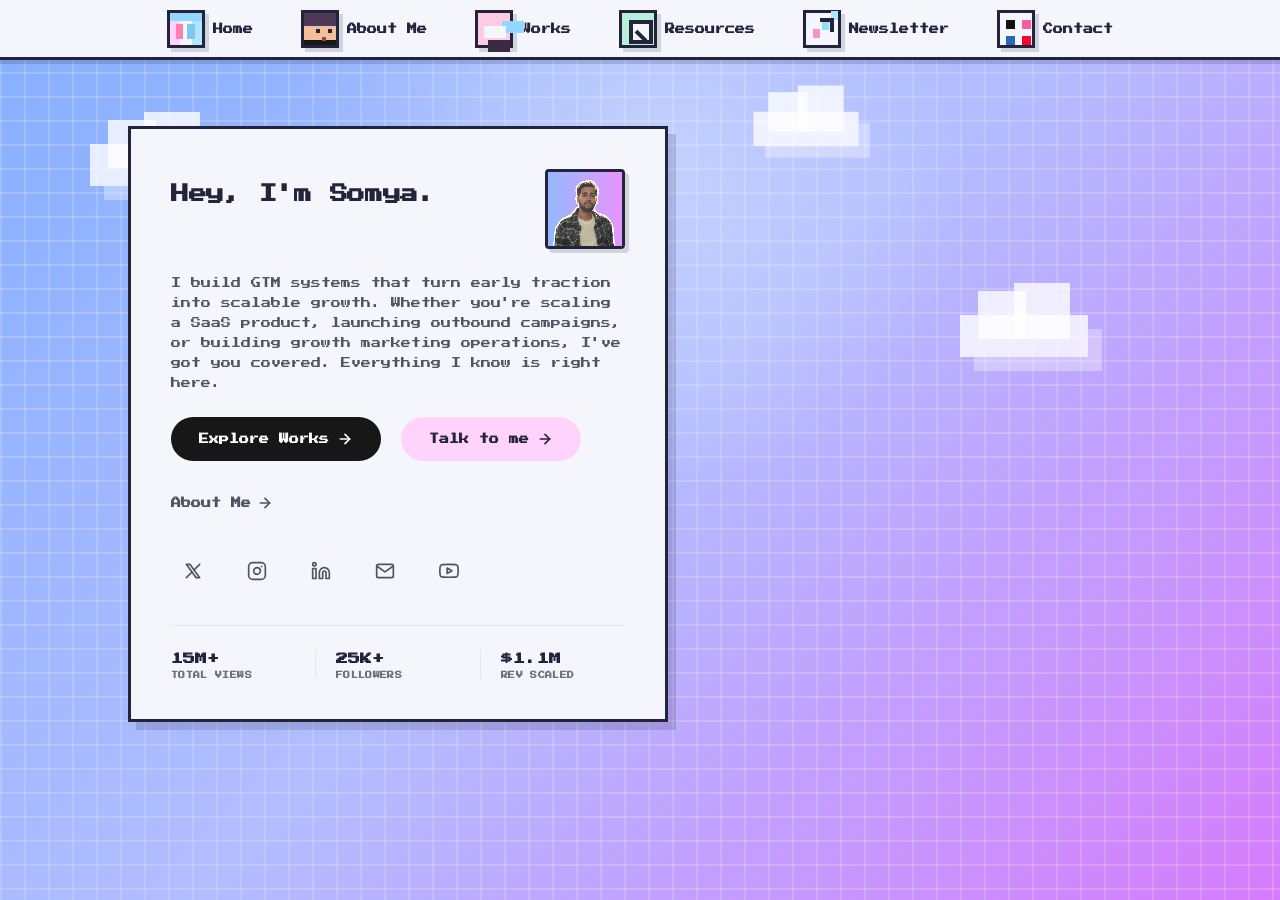
==== commit daf51d38: "seo: Add full meta description, OG, Twitter card, canonical URL to all 10 pages and fix og:image to " ====
--- a/index.html
+++ b/index.html
@@ -13,15 +13,32 @@
 
   <meta charset="UTF-8">
   <meta name="viewport" content="width=device-width, initial-scale=1.0">
-  <title>Somya Nayak</title>
+  <title>Somya Nayak - Growth Strategist & AI Systems Builder</title>
+  <meta name="description" content="Somya Nayak is a growth strategist and AI systems builder. Explore free AI prompts, growth playbooks, and book a consultation to scale your business.">
+  <link rel="canonical" href="https://somyanayak.com/">
   <link rel="icon" type="image/jpeg" href="/assets/somya-profile.jpg">
+
+  <!-- Open Graph -->
+  <meta property="og:type" content="website">
+  <meta property="og:url" content="https://somyanayak.com/">
+  <meta property="og:title" content="Somya Nayak - Growth Strategist & AI Systems Builder">
+  <meta property="og:description" content="Somya Nayak is a growth strategist and AI systems builder. Explore free AI prompts, growth playbooks, and book a consultation to scale your business.">
+  <meta property="og:image" content="https://somyanayak.com/assets/somya-profile.jpg">
+  <meta property="og:site_name" content="Somya Nayak - Growth & AI Systems">
+
+  <!-- Twitter Card -->
+  <meta name="twitter:card" content="summary_large_image">
+  <meta name="twitter:title" content="Somya Nayak - Growth Strategist & AI Systems Builder">
+  <meta name="twitter:description" content="Somya Nayak is a growth strategist and AI systems builder. Explore free AI prompts, growth playbooks, and book a consultation to scale your business.">
+  <meta name="twitter:image" content="https://somyanayak.com/assets/somya-profile.jpg">
+
   <link rel="preconnect" href="https://fonts.googleapis.com">
   <link rel="preconnect" href="https://fonts.gstatic.com" crossorigin>
   <link href="https://fonts.googleapis.com/css2?family=Inter:wght@400;500;600;700;800&family=Press+Start+2P&display=swap" rel="stylesheet">
   <meta http-equiv="Cache-Control" content="no-cache, no-store, must-revalidate" />
   <meta http-equiv="Pragma" content="no-cache" />
   <meta http-equiv="Expires" content="0" />
-  <link rel="stylesheet" href="styles.css?v=1009">
+  <link rel="stylesheet" href="/styles.css?v=1010">
 </head>
 <body>
 
@@ -107,7 +124,7 @@
         <span class="pixel-icon icon-dashboard" aria-hidden="true"></span>
         <span>SOMYA NAYAK</span>
       </div>
-      <button class="mobile-hamburger-btn" id="mobileNavToggle" aria-label="Toggle navigation menu" aria-expanded="false">
+      <button class="mobile-hamburger-btn" id="mobileNavToggle" aria-label="Toggle navigation menu" aria-expanded="false" aria-controls="mobileNavMenu">
         <span class="hamburger-bar"></span>
         <span class="hamburger-bar"></span>
         <span class="hamburger-bar"></span>
@@ -184,7 +201,7 @@
           </div>
           <form class="chat-form" id="chatForm">
             <label class="sr-only" for="chatInput">Ask Mini Somya a question</label>
-            <input id="chatInput" name="question" type="text" autocomplete="off" placeholder="Ask about experience, skills, contact..." required>
+            <input id="chatInput" aria-label="Ask Mini Somya a question" name="question" type="text" autocomplete="off" placeholder="Ask about experience, skills, contact..." required>
             <button type="submit">Ask</button>
           </form>
           <div class="quick-asks" aria-label="Suggested questions">
@@ -227,6 +244,6 @@
 
   </main>
 
-  <script src="script.js?v=1001"></script>
+  <script src="/script.js?v=1001"></script>
 </body>
 </html>
--- a/styles.css
+++ b/styles.css
@@ -19,10 +19,12 @@
 html,
 body {
   width: 100%;
-  max-width: 100vw;
+  max-width: 100%;
   min-height: 100%;
   margin: 0;
+  padding: 0;
   overflow-x: hidden !important;
+  position: relative;
 }
 
 body {
@@ -53,8 +55,10 @@
 
 .desktop {
   position: relative;
-  width: 100vw;
+  width: 100%;
+  max-width: 100%;
   height: 100vh;
+  height: 100dvh;
   overflow: hidden;
   background:
     linear-gradient(rgba(255, 255, 255, 0.18) 2px, transparent 2px),
@@ -1719,27 +1723,22 @@
     line-height: 1.2;
   }
 
-  /* Mobile Resources & Reader Window Overrides */
-  .resources-window,
-  .reader-window {
-    width: calc(100vw - 20px) !important;
-    height: calc(100vh - 100px) !important;
-    left: 50% !important;
-    top: 55% !important;
-    transform: translate(-50%, -50%) !important;
-    max-height: calc(100vh - 100px) !important;
-  }
-
   .resources-hub-header {
-    padding: 16px 16px 12px !important;
+    padding: 20px 16px 14px !important;
+  }
+
+  .hub-pop-badge {
+    font-size: 8.5px !important;
+    padding: 4px 10px !important;
+    margin-bottom: 10px !important;
   }
 
   .resources-hub-header h1 {
-    font-size: 20px !important;
+    font-size: 24px !important;
   }
 
   .resources-hub-header p {
-    font-size: 13px !important;
+    font-size: 14px !important;
   }
 
   .resources-hub-controls {
@@ -1925,12 +1924,17 @@
 
 /* --- Windowed Resources Hub --- */
 .resources-window {
-  width: min(1040px, 94vw) !important;
-  height: min(760px, 86vh) !important;
+  width: min(1040px, 94vw);
+  height: min(760px, 86vh);
+  display: none;
+  flex-direction: column;
+  overflow: hidden;
+  z-index: 12;
+}
+
+.resources-window.open,
+.reader-window.open {
   display: flex !important;
-  flex-direction: column !important;
-  overflow: hidden !important;
-  z-index: 12;
 }
 
 .resources-hub-body {
@@ -1946,28 +1950,45 @@
 }
 
 .resources-hub-header {
-  padding: 24px 32px 16px !important;
+  padding: 32px 36px 20px !important;
   text-align: center !important;
-  border-bottom: 2px solid rgba(0, 0, 0, 0.08) !important;
+  border-bottom: 3px solid var(--ink) !important;
   background: var(--cream) !important;
   flex-shrink: 0 !important;
 }
 
+.hub-pop-badge {
+  display: inline-block !important;
+  font-family: 'Press Start 2P', monospace !important;
+  font-size: 10px !important;
+  font-weight: 700 !important;
+  color: var(--ink) !important;
+  background: var(--pink) !important;
+  border: 2px solid var(--ink) !important;
+  padding: 6px 14px !important;
+  border-radius: 4px !important;
+  box-shadow: 2.5px 2.5px 0 var(--shadow) !important;
+  margin-bottom: 14px !important;
+  letter-spacing: 0.5px !important;
+}
+
 .resources-hub-header h1 {
   font-family: 'Inter', system-ui, -apple-system, sans-serif !important;
-  font-size: 24px !important;
-  font-weight: 800 !important;
-  line-height: 1.3 !important;
-  margin: 0 0 6px 0 !important;
+  font-size: 32px !important;
+  font-weight: 900 !important;
+  line-height: 1.25 !important;
+  letter-spacing: -0.5px !important;
+  margin: 0 0 8px 0 !important;
   color: var(--ink) !important;
 }
 
 .resources-hub-header p {
   font-family: 'Inter', system-ui, -apple-system, sans-serif !important;
   color: var(--ink) !important;
-  opacity: 0.75 !important;
-  font-size: 14px !important;
-  line-height: 1.4 !important;
+  opacity: 0.85 !important;
+  font-size: 16px !important;
+  font-weight: 500 !important;
+  line-height: 1.5 !important;
   margin: 0 !important;
 }
 
@@ -2355,36 +2376,115 @@
   touch-action: manipulation;
 }
 
+/* Touch Targets & Text Wrapping Universal Enforcements */
+.retro-select {
+  min-height: 44px !important;
+  padding: 8px 12px !important;
+  touch-action: manipulation;
+}
+
+.hero-social-link {
+  min-width: 44px !important;
+  min-height: 44px !important;
+  display: inline-flex !important;
+  align-items: center !important;
+  justify-content: center !important;
+  touch-action: manipulation;
+}
+
+.avatar-dismiss {
+  min-width: 44px !important;
+  min-height: 44px !important;
+  touch-action: manipulation;
+}
+
+.chat-form input {
+  min-height: 44px !important;
+  touch-action: manipulation;
+}
+
+.window-body a {
+  min-height: 44px;
+  display: inline-flex;
+  align-items: center;
+}
+
+/* Explicit Code & Pre Text Wrapping Enforcements */
+pre,
+code {
+  font-family: 'Courier New', Courier, monospace;
+  white-space: pre-wrap !important;
+  word-break: break-word !important;
+  overflow-wrap: break-word !important;
+  word-wrap: break-word !important;
+  max-width: 100% !important;
+  box-sizing: border-box !important;
+}
+
+pre {
+  background: var(--cream);
+  border: 2px solid var(--ink);
+  padding: 16px;
+  margin: 16px 0;
+  border-radius: 4px;
+  box-shadow: 3px 3px 0 var(--shadow);
+  overflow-x: auto;
+}
+
+code {
+  background: rgba(235, 238, 245, 0.8);
+  padding: 2px 6px;
+  border-radius: 3px;
+  font-size: 0.9em;
+  color: var(--ink);
+}
+
+pre code {
+  background: transparent;
+  padding: 0;
+  border-radius: 0;
+  font-size: inherit;
+  color: inherit;
+}
+
 /* ==========================================================================
    MOBILE & TABLET RESPONSIVE MEDIA QUERIES (320px, 375px, 414px, 768px)
    ========================================================================== */
 
 /* Coverage for mobile and tablet screens <= 768px */
 @media (max-width: 768px) {
-  /* Requirement 2: Window sizing & positioning for all windows */
-  .window {
+  /* Requirement 1 & 2: Window sizing, bounds & positioning for all retro windows */
+  .window,
+  .resources-window,
+  .reader-window,
+  .profile-window,
+  .socials-window,
+  .results-window,
+  .chat-window,
+  .trash-window {
+    position: fixed !important;
+    top: 56px !important;
+    left: 10px !important;
+    right: 10px !important;
     width: calc(100vw - 20px) !important;
     max-width: calc(100vw - 20px) !important;
-    max-height: calc(100vh - 80px) !important;
-    left: 10px !important;
-    top: 60px !important;
+    height: calc(100vh - 68px) !important;
+    height: calc(100dvh - 68px) !important;
+    max-height: calc(100vh - 68px) !important;
+    max-height: calc(100dvh - 68px) !important;
     transform: none !important;
-  }
-
-  .resources-window,
-  .reader-window {
-    width: calc(100vw - 20px) !important;
-    max-width: calc(100vw - 20px) !important;
-    height: calc(100vh - 80px) !important;
-    max-height: calc(100vh - 80px) !important;
-    top: 60px !important;
-    left: 10px !important;
-    transform: none !important;
-  }
-
+    margin: 0 !important;
+    box-sizing: border-box !important;
+  }
+
+  .window-body,
   .resources-hub-body,
   .reader-body {
-    height: calc(100% - 44px) !important;
+    height: calc(100% - 38px) !important;
+    max-height: none !important;
+    overflow-y: auto !important;
+    overflow-x: hidden !important;
+    -webkit-overflow-scrolling: touch !important;
   }
 
   .hero-intro {
@@ -2547,12 +2647,12 @@
   }
 
   .resources-hub-header h1 {
-    font-size: 20px !important;
+    font-size: 22px !important;
     line-height: 1.3 !important;
   }
 
   .resources-hub-header p {
-    font-size: 13px !important;
+    font-size: 13.5px !important;
   }
 
   .resources-hub-controls {
